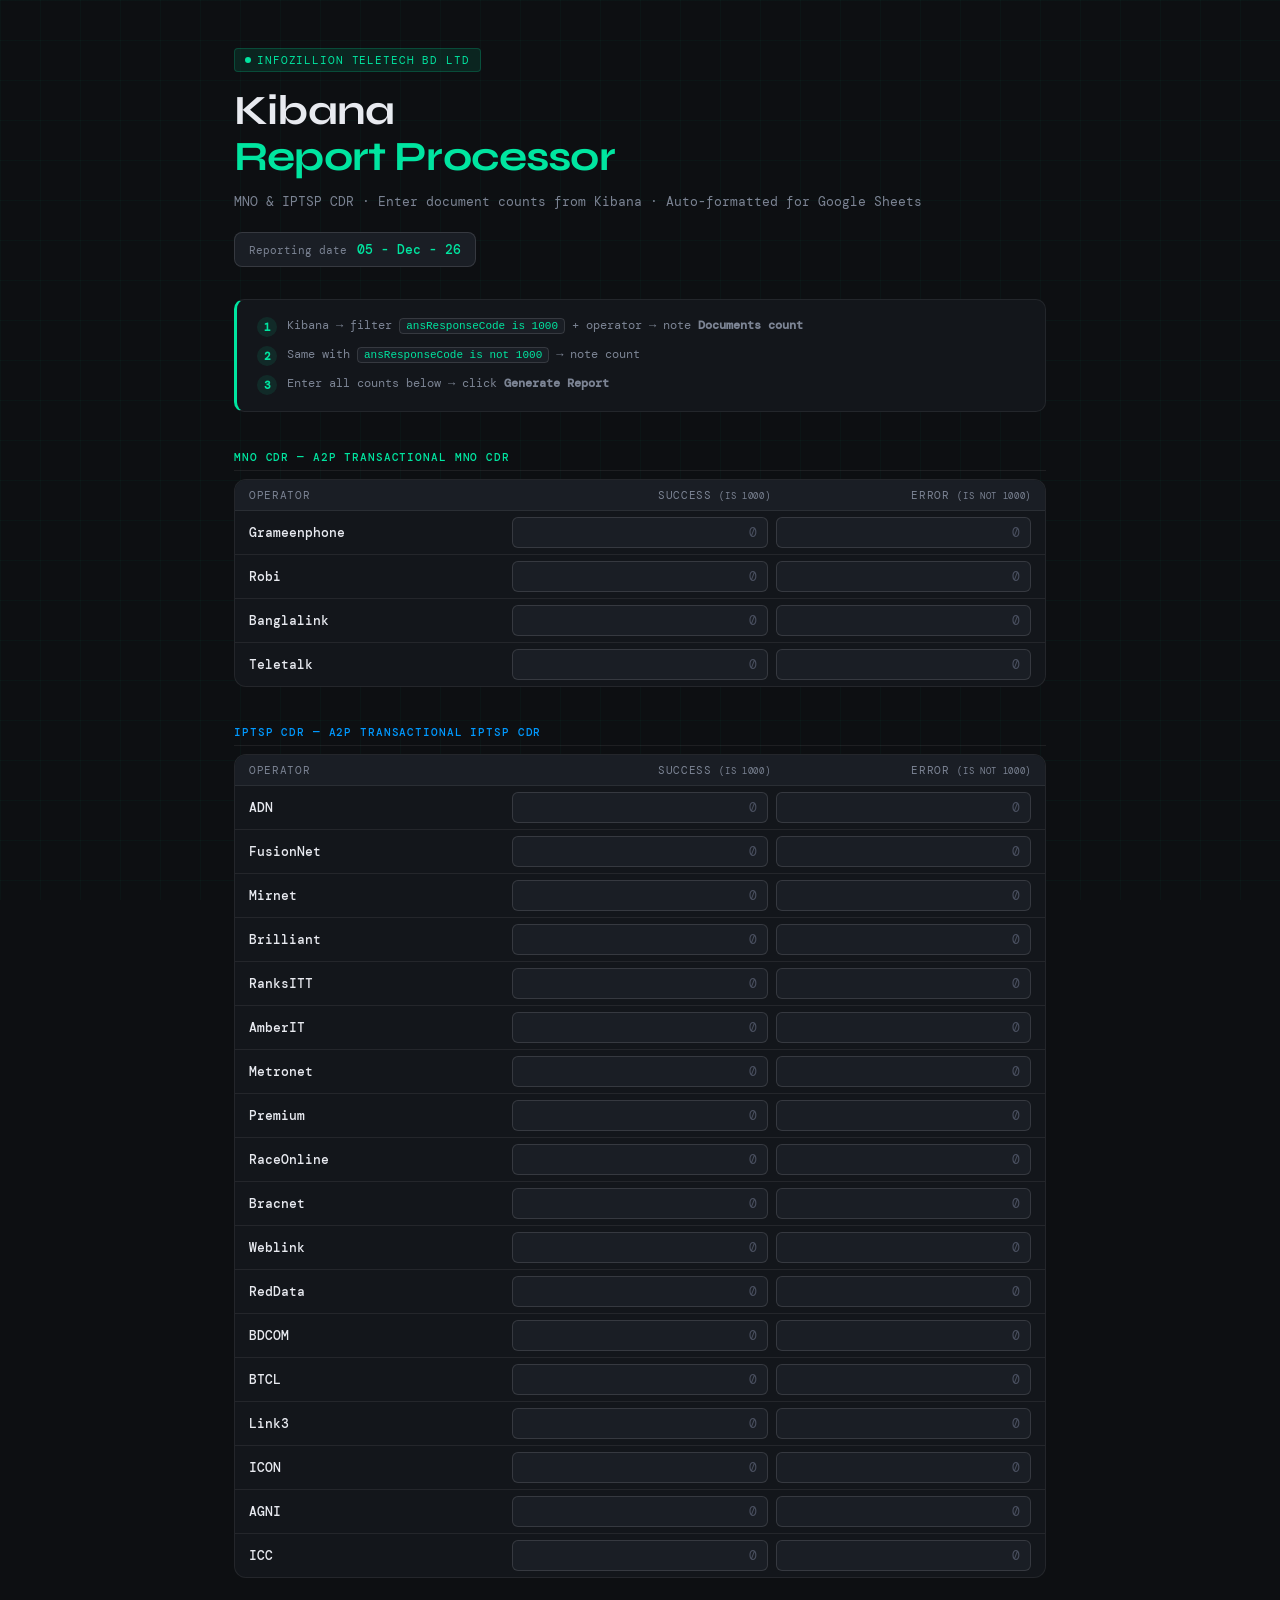
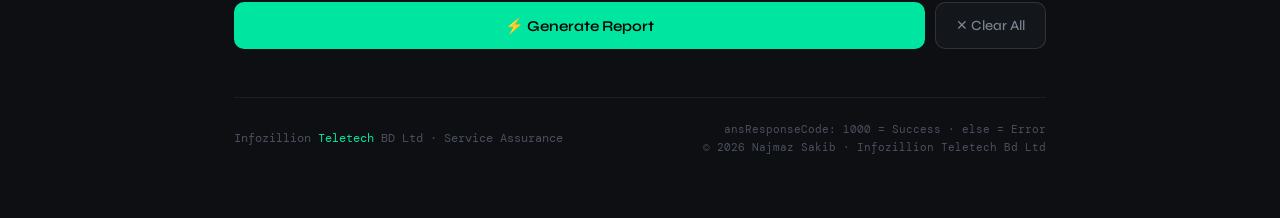
==== ans_traffic/index.html @ e0476e34 "Add files via upload" ====
<!DOCTYPE html>
<html lang="en">
<head>
  <meta charset="UTF-8" />
  <meta name="viewport" content="width=device-width, initial-scale=1.0" />
  <title>Kibana Report Processor — Infozillion Teletech</title>
  <link rel="preconnect" href="https://fonts.googleapis.com" />
  <link href="https://fonts.googleapis.com/css2?family=DM+Mono:wght@400;500&family=Syne:wght@400;500;600;700&display=swap" rel="stylesheet" />
  <link rel="stylesheet" href="style.css" />
</head>
<body>
<div class="app">

  <header>
    <div class="header-tag"><div class="dot"></div>INFOZILLION TELETECH BD LTD</div>
    <h1>Kibana<br/><span>Report Processor</span></h1>
    <p class="subtitle">MNO &amp; IPTSP CDR &middot; Enter document counts from Kibana &middot; Auto-formatted for Google Sheets</p>
    <div class="date-badge">
      <span class="label">Reporting date</span>
      <span class="value" id="date-display">&mdash;</span>
    </div>
  </header>

  <div class="instructions">
    <div class="inst-step"><span class="inst-num">1</span><span>Kibana → filter <code>ansResponseCode is 1000</code> + operator → note <strong>Documents count</strong></span></div>
    <div class="inst-step"><span class="inst-num">2</span><span>Same with <code>ansResponseCode is not 1000</code> → note count</span></div>
    <div class="inst-step"><span class="inst-num">3</span><span>Enter all counts below → click <strong>Generate Report</strong></span></div>
  </div>

  <!-- MNO Section -->
  <div class="section-label mno-label">MNO CDR — A2P Transactional MNO CDR</div>
  <div class="input-table">
    <div class="input-header">
      <span>Operator</span>
      <span>Success <small>(is 1000)</small></span>
      <span>Error <small>(is not 1000)</small></span>
    </div>
    <div class="input-row" data-op="GrameenPhone" data-type="MNO">
      <span class="op-name">Grameenphone</span>
      <input type="number" class="count-input success-input" placeholder="0" min="0" />
      <input type="number" class="count-input error-input" placeholder="0" min="0" />
    </div>
    <div class="input-row" data-op="Robi" data-type="MNO">
      <span class="op-name">Robi</span>
      <input type="number" class="count-input success-input" placeholder="0" min="0" />
      <input type="number" class="count-input error-input" placeholder="0" min="0" />
    </div>
    <div class="input-row" data-op="Banglalink" data-type="MNO">
      <span class="op-name">Banglalink</span>
      <input type="number" class="count-input success-input" placeholder="0" min="0" />
      <input type="number" class="count-input error-input" placeholder="0" min="0" />
    </div>
    <div class="input-row" data-op="Teletalk" data-type="MNO">
      <span class="op-name">Teletalk</span>
      <input type="number" class="count-input success-input" placeholder="0" min="0" />
      <input type="number" class="count-input error-input" placeholder="0" min="0" />
    </div>
  </div>

  <!-- IPTSP Section -->
  <div class="section-label iptsp-label">IPTSP CDR — A2P Transactional IPTSP CDR</div>
  <div class="input-table">
    <div class="input-header">
      <span>Operator</span>
      <span>Success <small>(is 1000)</small></span>
      <span>Error <small>(is not 1000)</small></span>
    </div>
    <div class="input-row" data-op="ADN" data-type="IPTSP">
      <span class="op-name">ADN</span>
      <input type="number" class="count-input success-input" placeholder="0" min="0" />
      <input type="number" class="count-input error-input" placeholder="0" min="0" />
    </div>
    <div class="input-row" data-op="FusionNet" data-type="IPTSP">
      <span class="op-name">FusionNet</span>
      <input type="number" class="count-input success-input" placeholder="0" min="0" />
      <input type="number" class="count-input error-input" placeholder="0" min="0" />
    </div>
    <div class="input-row" data-op="Mirnet" data-type="IPTSP">
      <span class="op-name">Mirnet</span>
      <input type="number" class="count-input success-input" placeholder="0" min="0" />
      <input type="number" class="count-input error-input" placeholder="0" min="0" />
    </div>
    <div class="input-row" data-op="Brilliant" data-type="IPTSP">
      <span class="op-name">Brilliant</span>
      <input type="number" class="count-input success-input" placeholder="0" min="0" />
      <input type="number" class="count-input error-input" placeholder="0" min="0" />
    </div>
    <div class="input-row" data-op="RanksITT" data-type="IPTSP">
      <span class="op-name">RanksITT</span>
      <input type="number" class="count-input success-input" placeholder="0" min="0" />
      <input type="number" class="count-input error-input" placeholder="0" min="0" />
    </div>
    <div class="input-row" data-op="AmberIT" data-type="IPTSP">
      <span class="op-name">AmberIT</span>
      <input type="number" class="count-input success-input" placeholder="0" min="0" />
      <input type="number" class="count-input error-input" placeholder="0" min="0" />
    </div>
    <div class="input-row" data-op="Metronet" data-type="IPTSP">
      <span class="op-name">Metronet</span>
      <input type="number" class="count-input success-input" placeholder="0" min="0" />
      <input type="number" class="count-input error-input" placeholder="0" min="0" />
    </div>
    <div class="input-row" data-op="Premium" data-type="IPTSP">
      <span class="op-name">Premium</span>
      <input type="number" class="count-input success-input" placeholder="0" min="0" />
      <input type="number" class="count-input error-input" placeholder="0" min="0" />
    </div>
    <div class="input-row" data-op="RaceOnline" data-type="IPTSP">
      <span class="op-name">RaceOnline</span>
      <input type="number" class="count-input success-input" placeholder="0" min="0" />
      <input type="number" class="count-input error-input" placeholder="0" min="0" />
    </div>
    <div class="input-row" data-op="Bracnet" data-type="IPTSP">
      <span class="op-name">Bracnet</span>
      <input type="number" class="count-input success-input" placeholder="0" min="0" />
      <input type="number" class="count-input error-input" placeholder="0" min="0" />
    </div>
    <div class="input-row" data-op="Weblink" data-type="IPTSP">
      <span class="op-name">Weblink</span>
      <input type="number" class="count-input success-input" placeholder="0" min="0" />
      <input type="number" class="count-input error-input" placeholder="0" min="0" />
    </div>
    <div class="input-row" data-op="RedData" data-type="IPTSP">
      <span class="op-name">RedData</span>
      <input type="number" class="count-input success-input" placeholder="0" min="0" />
      <input type="number" class="count-input error-input" placeholder="0" min="0" />
    </div>
    <div class="input-row" data-op="BDCOM" data-type="IPTSP">
      <span class="op-name">BDCOM</span>
      <input type="number" class="count-input success-input" placeholder="0" min="0" />
      <input type="number" class="count-input error-input" placeholder="0" min="0" />
    </div>
    <div class="input-row" data-op="BTCL" data-type="IPTSP">
      <span class="op-name">BTCL</span>
      <input type="number" class="count-input success-input" placeholder="0" min="0" />
      <input type="number" class="count-input error-input" placeholder="0" min="0" />
    </div>
    <div class="input-row" data-op="Link3" data-type="IPTSP">
      <span class="op-name">Link3</span>
      <input type="number" class="count-input success-input" placeholder="0" min="0" />
      <input type="number" class="count-input error-input" placeholder="0" min="0" />
    </div>
    <div class="input-row" data-op="ICON" data-type="IPTSP">
      <span class="op-name">ICON</span>
      <input type="number" class="count-input success-input" placeholder="0" min="0" />
      <input type="number" class="count-input error-input" placeholder="0" min="0" />
    </div>
    <div class="input-row" data-op="AGNI" data-type="IPTSP">
      <span class="op-name">AGNI</span>
      <input type="number" class="count-input success-input" placeholder="0" min="0" />
      <input type="number" class="count-input error-input" placeholder="0" min="0" />
    </div>
    <div class="input-row" data-op="ICC" data-type="IPTSP">
      <span class="op-name">ICC</span>
      <input type="number" class="count-input success-input" placeholder="0" min="0" />
      <input type="number" class="count-input error-input" placeholder="0" min="0" />
    </div>
  </div>

  <div class="process-wrap">
    <button class="process-btn" onclick="generateReport()">⚡ Generate Report</button>
    <button class="clear-btn" onclick="clearAll()">✕ Clear All</button>
  </div>

  <!-- Results -->
  <div class="results-section" id="results-section">
    <div class="results-header">
      <span class="results-title">Report Output</span>
      <span class="results-meta" id="results-meta"></span>
    </div>
    <div class="stats-row">
      <div class="stat-card">
        <div class="stat-label">Total Success</div>
        <div class="stat-value success" id="stat-success">0</div>
      </div>
      <div class="stat-card">
        <div class="stat-label">Total Error</div>
        <div class="stat-value error" id="stat-error">0</div>
      </div>
      <div class="stat-card">
        <div class="stat-label">Grand Total</div>
        <div class="stat-value total" id="stat-total">0</div>
      </div>
    </div>
    <div class="table-wrap">
      <div class="table-scroll">
        <table>
          <thead>
            <tr>
              <th>Date</th>
              <th>ANS / Operator</th>
              <th class="num">Error</th>
              <th class="num">Success</th>
              <th class="num">Total</th>
            </tr>
          </thead>
          <tbody id="result-tbody"></tbody>
        </table>
      </div>
    </div>
    <div class="action-row">
      <button class="btn-action primary" onclick="copyForSheets()">📋 Copy for Google Sheets</button>
      <button class="btn-action" onclick="downloadCSV()">⬇ Download as CSV</button>
    </div>
  </div>

  <footer>
    <div class="footer-brand">Infozillion <span>Teletech</span> BD Ltd &middot; Service Assurance</div>
    <div class="footer-right">
      <div class="footer-info">ansResponseCode: 1000 = Success &middot; else = Error</div>
      <div class="footer-copy">&copy; 2026 Najmaz Sakib &middot; Infozillion Teletech Bd Ltd</div>
    </div>
  </footer>

</div>
<div class="toast" id="toast"></div>
<script src="app.js"></script>
</body>
</html>
---- ans_traffic/style.css ----
/* ── Variables ── */
:root {
  --bg:          #0d0f12;
  --surface:     #13161b;
  --surface2:    #1a1e25;
  --border:      rgba(255,255,255,0.07);
  --border2:     rgba(255,255,255,0.12);
  --accent:      #00e5a0;
  --accent2:     #0099ff;
  --accent-dim:  rgba(0,229,160,0.1);
  --accent2-dim: rgba(0,153,255,0.1);
  --err:         #ff4d6a;
  --err-dim:     rgba(255,77,106,0.1);
  --text:        #e8eaf0;
  --text2:       #7c8494;
  --text3:       #4a5060;
  --mono:        'DM Mono', monospace;
  --sans:        'Syne', sans-serif;
}

*, *::before, *::after { box-sizing: border-box; margin: 0; padding: 0; }

body {
  background: var(--bg);
  color: var(--text);
  font-family: var(--sans);
  min-height: 100vh;
  overflow-x: hidden;
}

body::before {
  content: '';
  position: fixed;
  inset: 0;
  background-image:
    linear-gradient(rgba(0,229,160,0.03) 1px, transparent 1px),
    linear-gradient(90deg, rgba(0,229,160,0.03) 1px, transparent 1px);
  background-size: 40px 40px;
  pointer-events: none;
  z-index: 0;
}

.app {
  position: relative;
  z-index: 1;
  max-width: 860px;
  margin: 0 auto;
  padding: 2rem 1.5rem 4rem;
}

/* ── Header ── */
header { margin-bottom: 2rem; padding-top: 1rem; }

.header-tag {
  display: inline-flex;
  align-items: center;
  gap: 6px;
  font-family: var(--mono);
  font-size: 11px;
  color: var(--accent);
  background: var(--accent-dim);
  border: 1px solid rgba(0,229,160,0.2);
  border-radius: 4px;
  padding: 4px 10px;
  margin-bottom: 1rem;
  letter-spacing: 0.08em;
}

.dot {
  width: 6px; height: 6px;
  border-radius: 50%;
  background: var(--accent);
  animation: pulse 2s ease-in-out infinite;
}

@keyframes pulse {
  0%, 100% { opacity: 1; }
  50%       { opacity: 0.3; }
}

h1 {
  font-size: clamp(1.8rem, 4vw, 2.6rem);
  font-weight: 700;
  line-height: 1.1;
  letter-spacing: -0.02em;
  margin-bottom: 0.75rem;
}
h1 span { color: var(--accent); }

.subtitle {
  font-family: var(--mono);
  font-size: 13px;
  color: var(--text2);
  line-height: 1.6;
}

.date-badge {
  display: inline-flex;
  align-items: center;
  gap: 10px;
  margin-top: 1.25rem;
  background: var(--surface2);
  border: 1px solid var(--border2);
  border-radius: 8px;
  padding: 8px 14px;
  font-family: var(--mono);
  font-size: 13px;
}
.date-badge .label { color: var(--text2); font-size: 11px; }
.date-badge .value { color: var(--accent); font-weight: 500; }

/* ── Instructions ── */
.instructions {
  background: var(--surface);
  border: 1px solid var(--border);
  border-left: 3px solid var(--accent);
  border-radius: 10px;
  padding: 1rem 1.25rem;
  margin-bottom: 2rem;
  display: flex;
  flex-direction: column;
  gap: 8px;
}

.inst-step {
  display: flex;
  align-items: flex-start;
  gap: 10px;
  font-family: var(--mono);
  font-size: 12px;
  color: var(--text2);
  line-height: 1.5;
}

.inst-num {
  background: var(--accent-dim);
  color: var(--accent);
  border-radius: 50%;
  width: 20px;
  height: 20px;
  display: flex;
  align-items: center;
  justify-content: center;
  font-size: 11px;
  font-weight: 600;
  flex-shrink: 0;
  margin-top: 1px;
}

.instructions code {
  background: var(--surface2);
  border: 1px solid var(--border2);
  border-radius: 4px;
  padding: 1px 6px;
  font-size: 11px;
  color: var(--accent);
}

/* ── Section label ── */
.section-label {
  font-family: var(--mono);
  font-size: 11px;
  font-weight: 500;
  letter-spacing: 0.08em;
  text-transform: uppercase;
  padding: 6px 0;
  margin-bottom: 8px;
  border-bottom: 1px solid var(--border);
}
.mno-label   { color: var(--accent); margin-top: 0; }
.iptsp-label { color: var(--accent2); margin-top: 2rem; }

/* ── Input table ── */
.input-table {
  background: var(--surface);
  border: 1px solid var(--border);
  border-radius: 12px;
  overflow: hidden;
  margin-bottom: 0.5rem;
}

.input-header {
  display: grid;
  grid-template-columns: 1fr 1fr 1fr;
  padding: 8px 14px;
  background: var(--surface2);
  border-bottom: 1px solid var(--border);
  font-family: var(--mono);
  font-size: 11px;
  color: var(--text2);
  text-transform: uppercase;
  letter-spacing: 0.06em;
}

.input-header span:not(:first-child) { text-align: right; }

.input-row {
  display: grid;
  grid-template-columns: 1fr 1fr 1fr;
  align-items: center;
  padding: 6px 14px;
  border-bottom: 1px solid var(--border);
  transition: background 0.1s;
  gap: 8px;
}
.input-row:last-child { border-bottom: none; }
.input-row:hover { background: var(--surface2); }

.op-name {
  font-family: var(--mono);
  font-size: 13px;
  font-weight: 500;
  color: var(--text);
}

.count-input {
  background: var(--surface2);
  border: 1px solid var(--border2);
  border-radius: 6px;
  padding: 6px 10px;
  font-family: var(--mono);
  font-size: 13px;
  color: var(--text);
  text-align: right;
  width: 100%;
  transition: border-color 0.2s;
  -moz-appearance: textfield;
}
.count-input::-webkit-outer-spin-button,
.count-input::-webkit-inner-spin-button { -webkit-appearance: none; }
.count-input:focus {
  outline: none;
  border-color: var(--accent);
}
.success-input:focus { border-color: var(--accent); }
.error-input:focus   { border-color: var(--err); }

.count-input::placeholder { color: var(--text3); }

/* ── Buttons ── */
.process-wrap {
  display: flex;
  gap: 10px;
  margin: 1.5rem 0 2rem;
}

.process-btn {
  flex: 1;
  padding: 14px 24px;
  background: var(--accent);
  color: #000;
  border: none;
  border-radius: 10px;
  font-family: var(--sans);
  font-size: 15px;
  font-weight: 600;
  cursor: pointer;
  transition: all 0.2s;
}
.process-btn:hover { background: #00ffb3; transform: translateY(-1px); }
.process-btn:active { transform: translateY(0); }

.clear-btn {
  padding: 14px 20px;
  background: var(--surface);
  border: 1px solid var(--border2);
  border-radius: 10px;
  color: var(--text2);
  font-family: var(--sans);
  font-size: 14px;
  font-weight: 500;
  cursor: pointer;
  transition: all 0.2s;
}
.clear-btn:hover { background: var(--surface2); color: var(--text); }

/* ── Results ── */
.results-section         { display: none; }
.results-section.visible { display: block; }

.results-header {
  display: flex;
  align-items: center;
  justify-content: space-between;
  margin-bottom: 1rem;
  flex-wrap: wrap;
  gap: 10px;
}
.results-title {
  font-family: var(--mono);
  font-size: 11px;
  font-weight: 500;
  color: var(--text2);
  text-transform: uppercase;
  letter-spacing: 0.08em;
}
.results-meta { font-family: var(--mono); font-size: 12px; color: var(--text3); }

.stats-row {
  display: grid;
  grid-template-columns: repeat(3, 1fr);
  gap: 10px;
  margin-bottom: 1.5rem;
}
.stat-card {
  background: var(--surface);
  border: 1px solid var(--border);
  border-radius: 10px;
  padding: 1rem;
}
.stat-label {
  font-family: var(--mono);
  font-size: 11px;
  color: var(--text2);
  margin-bottom: 4px;
  text-transform: uppercase;
  letter-spacing: 0.06em;
}
.stat-value { font-family: var(--mono); font-size: 22px; font-weight: 500; }
.stat-value.success { color: var(--accent); }
.stat-value.error   { color: var(--err); }
.stat-value.total   { color: var(--text); }

.table-wrap {
  background: var(--surface);
  border: 1px solid var(--border);
  border-radius: 12px;
  overflow: hidden;
  margin-bottom: 1rem;
}
.table-scroll { overflow-x: auto; }

table { width: 100%; border-collapse: collapse; font-size: 13px; }

thead tr { background: var(--surface2); border-bottom: 1px solid var(--border); }
thead th {
  padding: 10px 14px;
  text-align: left;
  font-family: var(--mono);
  font-size: 11px;
  font-weight: 500;
  color: var(--text2);
  text-transform: uppercase;
  letter-spacing: 0.06em;
  white-space: nowrap;
}
thead th.num { text-align: right; }

tbody tr { border-bottom: 1px solid var(--border); transition: background 0.1s; }
tbody tr:last-child { border-bottom: none; }
tbody tr:hover      { background: var(--surface2); }

tbody td {
  padding: 10px 14px;
  font-family: var(--mono);
  font-size: 13px;
  white-space: nowrap;
}

.td-date    { color: var(--text2); font-size: 12px; }
.td-ans     { color: var(--text); font-weight: 500; }
.td-num     { text-align: right; }
.td-error   { color: var(--err); }
.td-success { color: var(--accent); }
.td-total   { color: var(--text); }

.td-badge {
  font-size: 10px;
  padding: 2px 6px;
  border-radius: 4px;
  font-weight: 600;
  letter-spacing: 0.05em;
  margin-left: 6px;
  vertical-align: middle;
}
.td-badge.mno   { background: var(--accent-dim);  color: var(--accent); }
.td-badge.iptsp { background: var(--accent2-dim); color: var(--accent2); }

.divider-row td {
  padding: 5px 14px;
  background: var(--surface2);
  font-size: 10px;
  color: var(--text3);
  font-family: var(--mono);
  letter-spacing: 0.06em;
  text-transform: uppercase;
  border-top: 1px solid var(--border);
  border-bottom: 1px solid var(--border);
}

.action-row { display: flex; gap: 10px; flex-wrap: wrap; }
.btn-action {
  flex: 1;
  min-width: 160px;
  padding: 12px 20px;
  background: var(--surface);
  border: 1px solid var(--border2);
  border-radius: 10px;
  color: var(--text);
  font-family: var(--sans);
  font-size: 14px;
  font-weight: 500;
  cursor: pointer;
  transition: all 0.2s;
}
.btn-action:hover { background: var(--surface2); border-color: rgba(255,255,255,0.2); }
.btn-action.primary { background: var(--accent-dim); border-color: rgba(0,229,160,0.3); color: var(--accent); }
.btn-action.primary:hover { background: rgba(0,229,160,0.15); }

/* ── Toast ── */
.toast {
  position: fixed;
  bottom: 2rem;
  left: 50%;
  transform: translateX(-50%) translateY(20px);
  background: var(--surface2);
  border: 1px solid rgba(0,229,160,0.3);
  color: var(--accent);
  font-family: var(--mono);
  font-size: 13px;
  padding: 10px 20px;
  border-radius: 8px;
  opacity: 0;
  transition: all 0.3s;
  pointer-events: none;
  z-index: 100;
  white-space: nowrap;
}
.toast.show { opacity: 1; transform: translateX(-50%) translateY(0); }

/* ── Footer ── */
footer {
  margin-top: 3rem;
  padding-top: 1.5rem;
  border-top: 1px solid var(--border);
  display: flex;
  align-items: center;
  justify-content: space-between;
  flex-wrap: wrap;
  gap: 10px;
}
.footer-brand { font-family: var(--mono); font-size: 12px; color: var(--text3); }
.footer-brand span { color: var(--accent); }
.footer-right { display: flex; flex-direction: column; align-items: flex-end; gap: 4px; }
.footer-info  { font-family: var(--mono); font-size: 11px; color: var(--text3); }
.footer-copy  { font-family: var(--mono); font-size: 11px; color: var(--text3); }
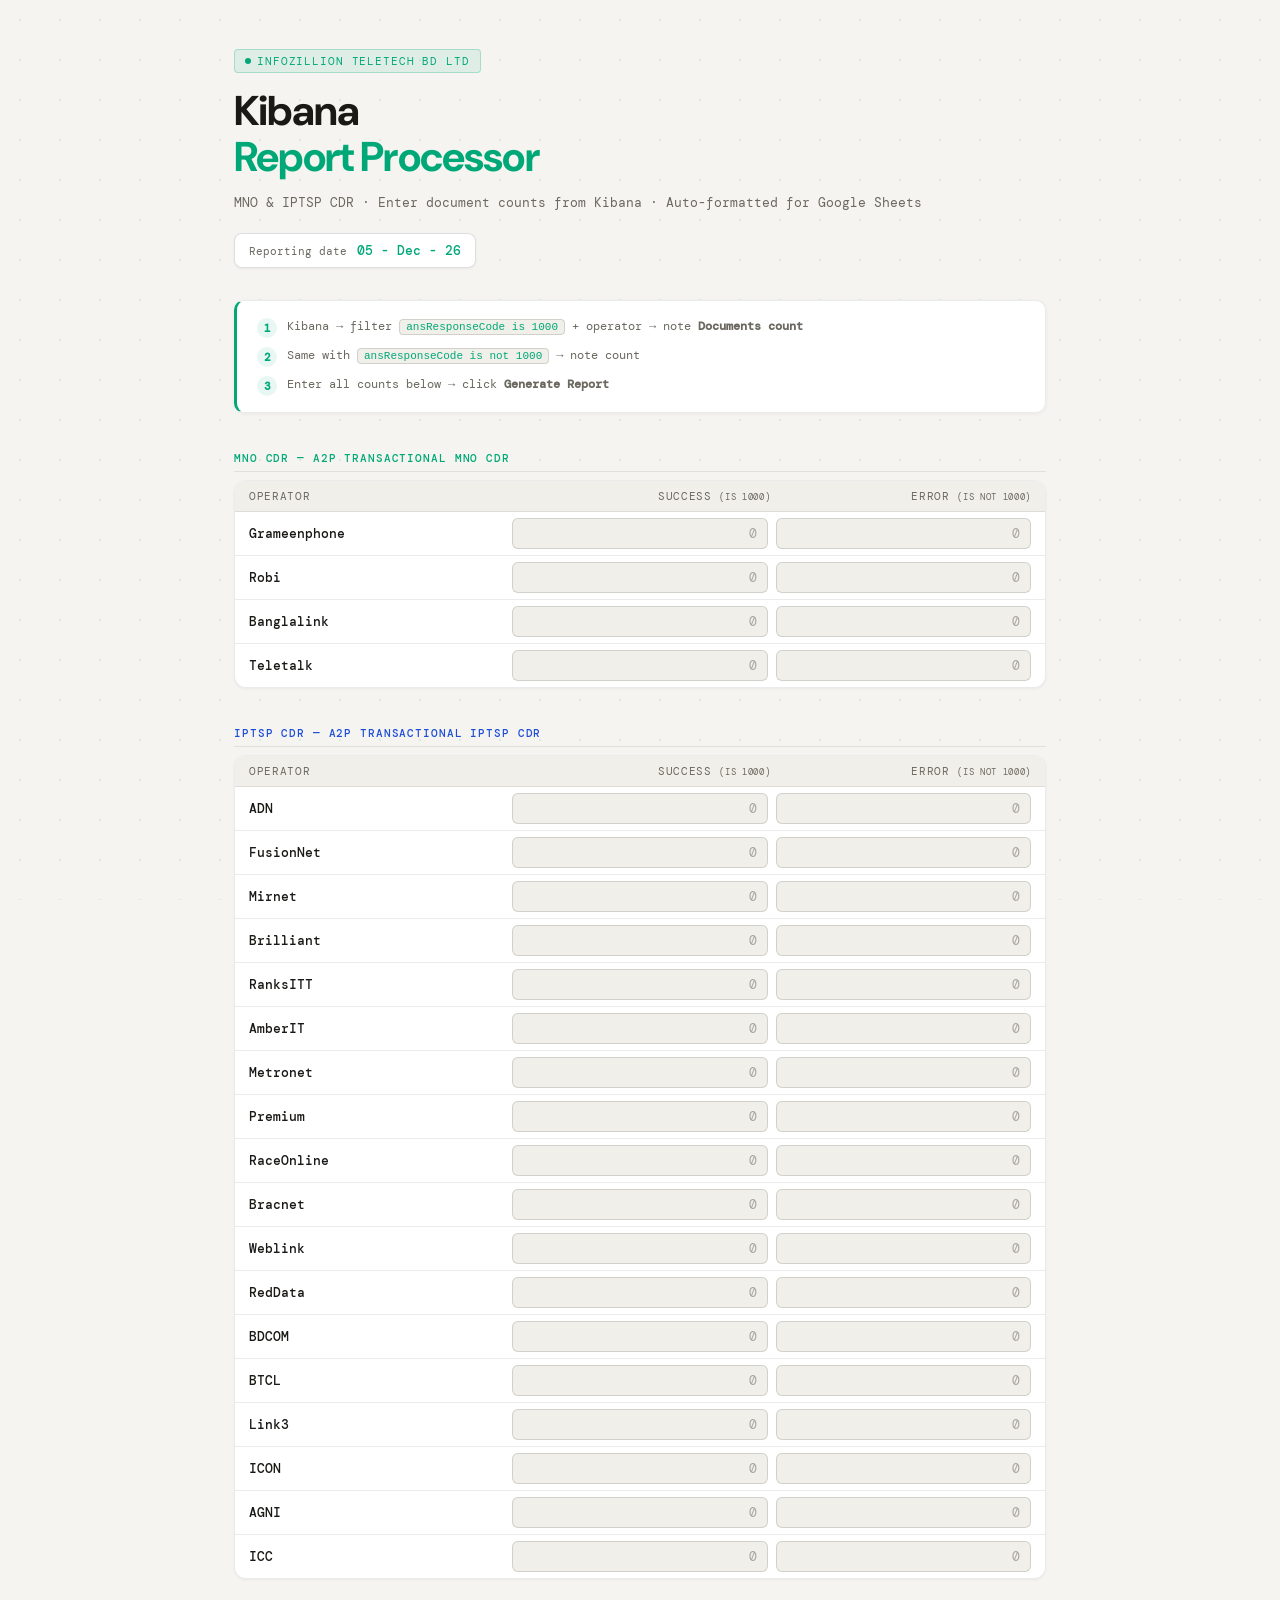
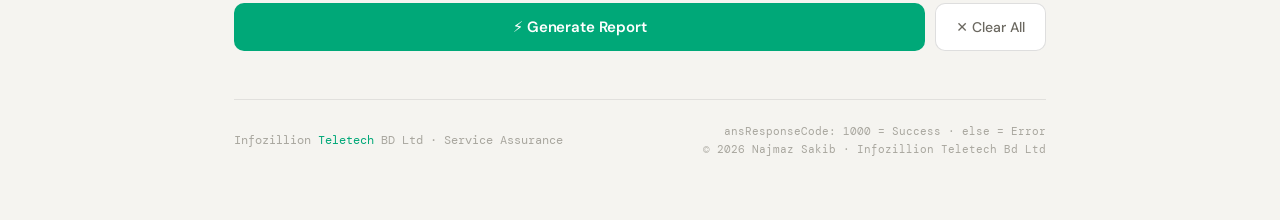
==== commit 6443f758: "Add files via upload" ====
--- a/ans_traffic/index.html
+++ b/ans_traffic/index.html
@@ -5,7 +5,7 @@
   <meta name="viewport" content="width=device-width, initial-scale=1.0" />
   <title>Kibana Report Processor — Infozillion Teletech</title>
   <link rel="preconnect" href="https://fonts.googleapis.com" />
-  <link href="https://fonts.googleapis.com/css2?family=DM+Mono:wght@400;500&family=Syne:wght@400;500;600;700&display=swap" rel="stylesheet" />
+  <link href="https://fonts.googleapis.com/css2?family=DM+Mono:wght@400;500&family=DM+Sans:opsz,wght@9..40,300;9..40,400;9..40,500;9..40,600&display=swap" rel="stylesheet" />
   <link rel="stylesheet" href="style.css" />
 </head>
 <body>
--- a/ans_traffic/style.css
+++ b/ans_traffic/style.css
@@ -1,21 +1,21 @@
-/* ── Variables ── */
+/* ── Variables — Light Mode ── */
 :root {
-  --bg:          #0d0f12;
-  --surface:     #13161b;
-  --surface2:    #1a1e25;
-  --border:      rgba(255,255,255,0.07);
-  --border2:     rgba(255,255,255,0.12);
-  --accent:      #00e5a0;
-  --accent2:     #0099ff;
-  --accent-dim:  rgba(0,229,160,0.1);
-  --accent2-dim: rgba(0,153,255,0.1);
-  --err:         #ff4d6a;
-  --err-dim:     rgba(255,77,106,0.1);
-  --text:        #e8eaf0;
-  --text2:       #7c8494;
-  --text3:       #4a5060;
+  --bg:          #F5F4F0;
+  --surface:     #FFFFFF;
+  --surface2:    #F0EFE9;
+  --border:      rgba(0,0,0,0.08);
+  --border2:     rgba(0,0,0,0.13);
+  --accent:      #00A878;
+  --accent2:     #1D4ED8;
+  --accent-dim:  rgba(0,168,120,0.09);
+  --accent2-dim: rgba(29,78,216,0.09);
+  --err:         #DC2626;
+  --err-dim:     rgba(220,38,38,0.08);
+  --text:        #1A1916;
+  --text2:       #6B6860;
+  --text3:       #A8A69E;
   --mono:        'DM Mono', monospace;
-  --sans:        'Syne', sans-serif;
+  --sans:        'DM Sans', system-ui, sans-serif;
 }
 
 *, *::before, *::after { box-sizing: border-box; margin: 0; padding: 0; }
@@ -26,15 +26,16 @@
   font-family: var(--sans);
   min-height: 100vh;
   overflow-x: hidden;
-}
-
+  -webkit-font-smoothing: antialiased;
+}
+
+/* subtle dot grid — light version */
 body::before {
   content: '';
   position: fixed;
   inset: 0;
   background-image:
-    linear-gradient(rgba(0,229,160,0.03) 1px, transparent 1px),
-    linear-gradient(90deg, rgba(0,229,160,0.03) 1px, transparent 1px);
+    radial-gradient(circle, rgba(0,168,120,0.12) 1px, transparent 1px);
   background-size: 40px 40px;
   pointer-events: none;
   z-index: 0;
@@ -59,7 +60,7 @@
   font-size: 11px;
   color: var(--accent);
   background: var(--accent-dim);
-  border: 1px solid rgba(0,229,160,0.2);
+  border: 1px solid rgba(0,168,120,0.25);
   border-radius: 4px;
   padding: 4px 10px;
   margin-bottom: 1rem;
@@ -75,7 +76,7 @@
 
 @keyframes pulse {
   0%, 100% { opacity: 1; }
-  50%       { opacity: 0.3; }
+  50%       { opacity: 0.35; }
 }
 
 h1 {
@@ -84,6 +85,7 @@
   line-height: 1.1;
   letter-spacing: -0.02em;
   margin-bottom: 0.75rem;
+  color: var(--text);
 }
 h1 span { color: var(--accent); }
 
@@ -99,12 +101,13 @@
   align-items: center;
   gap: 10px;
   margin-top: 1.25rem;
-  background: var(--surface2);
+  background: var(--surface);
   border: 1px solid var(--border2);
   border-radius: 8px;
   padding: 8px 14px;
   font-family: var(--mono);
   font-size: 13px;
+  box-shadow: 0 1px 3px rgba(0,0,0,0.05);
 }
 .date-badge .label { color: var(--text2); font-size: 11px; }
 .date-badge .value { color: var(--accent); font-weight: 500; }
@@ -120,6 +123,7 @@
   display: flex;
   flex-direction: column;
   gap: 8px;
+  box-shadow: 0 1px 4px rgba(0,0,0,0.05);
 }
 
 .inst-step {
@@ -177,6 +181,7 @@
   border-radius: 12px;
   overflow: hidden;
   margin-bottom: 0.5rem;
+  box-shadow: 0 1px 3px rgba(0,0,0,0.05);
 }
 
 .input-header {
@@ -231,6 +236,7 @@
 .count-input:focus {
   outline: none;
   border-color: var(--accent);
+  box-shadow: 0 0 0 3px rgba(0,168,120,0.1);
 }
 .success-input:focus { border-color: var(--accent); }
 .error-input:focus   { border-color: var(--err); }
@@ -248,7 +254,7 @@
   flex: 1;
   padding: 14px 24px;
   background: var(--accent);
-  color: #000;
+  color: #fff;
   border: none;
   border-radius: 10px;
   font-family: var(--sans);
@@ -256,8 +262,9 @@
   font-weight: 600;
   cursor: pointer;
   transition: all 0.2s;
-}
-.process-btn:hover { background: #00ffb3; transform: translateY(-1px); }
+  letter-spacing: -0.01em;
+}
+.process-btn:hover { background: #009A6E; transform: translateY(-1px); box-shadow: 0 4px 12px rgba(0,168,120,0.25); }
 .process-btn:active { transform: translateY(0); }
 
 .clear-btn {
@@ -307,6 +314,7 @@
   border: 1px solid var(--border);
   border-radius: 10px;
   padding: 1rem;
+  box-shadow: 0 1px 3px rgba(0,0,0,0.05);
 }
 .stat-label {
   font-family: var(--mono);
@@ -327,6 +335,7 @@
   border-radius: 12px;
   overflow: hidden;
   margin-bottom: 1rem;
+  box-shadow: 0 1px 4px rgba(0,0,0,0.05);
 }
 .table-scroll { overflow-x: auto; }
 
@@ -403,9 +412,9 @@
   cursor: pointer;
   transition: all 0.2s;
 }
-.btn-action:hover { background: var(--surface2); border-color: rgba(255,255,255,0.2); }
-.btn-action.primary { background: var(--accent-dim); border-color: rgba(0,229,160,0.3); color: var(--accent); }
-.btn-action.primary:hover { background: rgba(0,229,160,0.15); }
+.btn-action:hover { background: var(--surface2); border-color: rgba(0,0,0,0.18); }
+.btn-action.primary { background: var(--accent-dim); border-color: rgba(0,168,120,0.3); color: var(--accent); }
+.btn-action.primary:hover { background: rgba(0,168,120,0.15); }
 
 /* ── Toast ── */
 .toast {
@@ -413,9 +422,9 @@
   bottom: 2rem;
   left: 50%;
   transform: translateX(-50%) translateY(20px);
-  background: var(--surface2);
-  border: 1px solid rgba(0,229,160,0.3);
-  color: var(--accent);
+  background: var(--text);
+  border: 1px solid rgba(0,168,120,0.3);
+  color: #fff;
   font-family: var(--mono);
   font-size: 13px;
   padding: 10px 20px;
@@ -425,6 +434,7 @@
   pointer-events: none;
   z-index: 100;
   white-space: nowrap;
+  box-shadow: 0 4px 16px rgba(0,0,0,0.15);
 }
 .toast.show { opacity: 1; transform: translateX(-50%) translateY(0); }
 
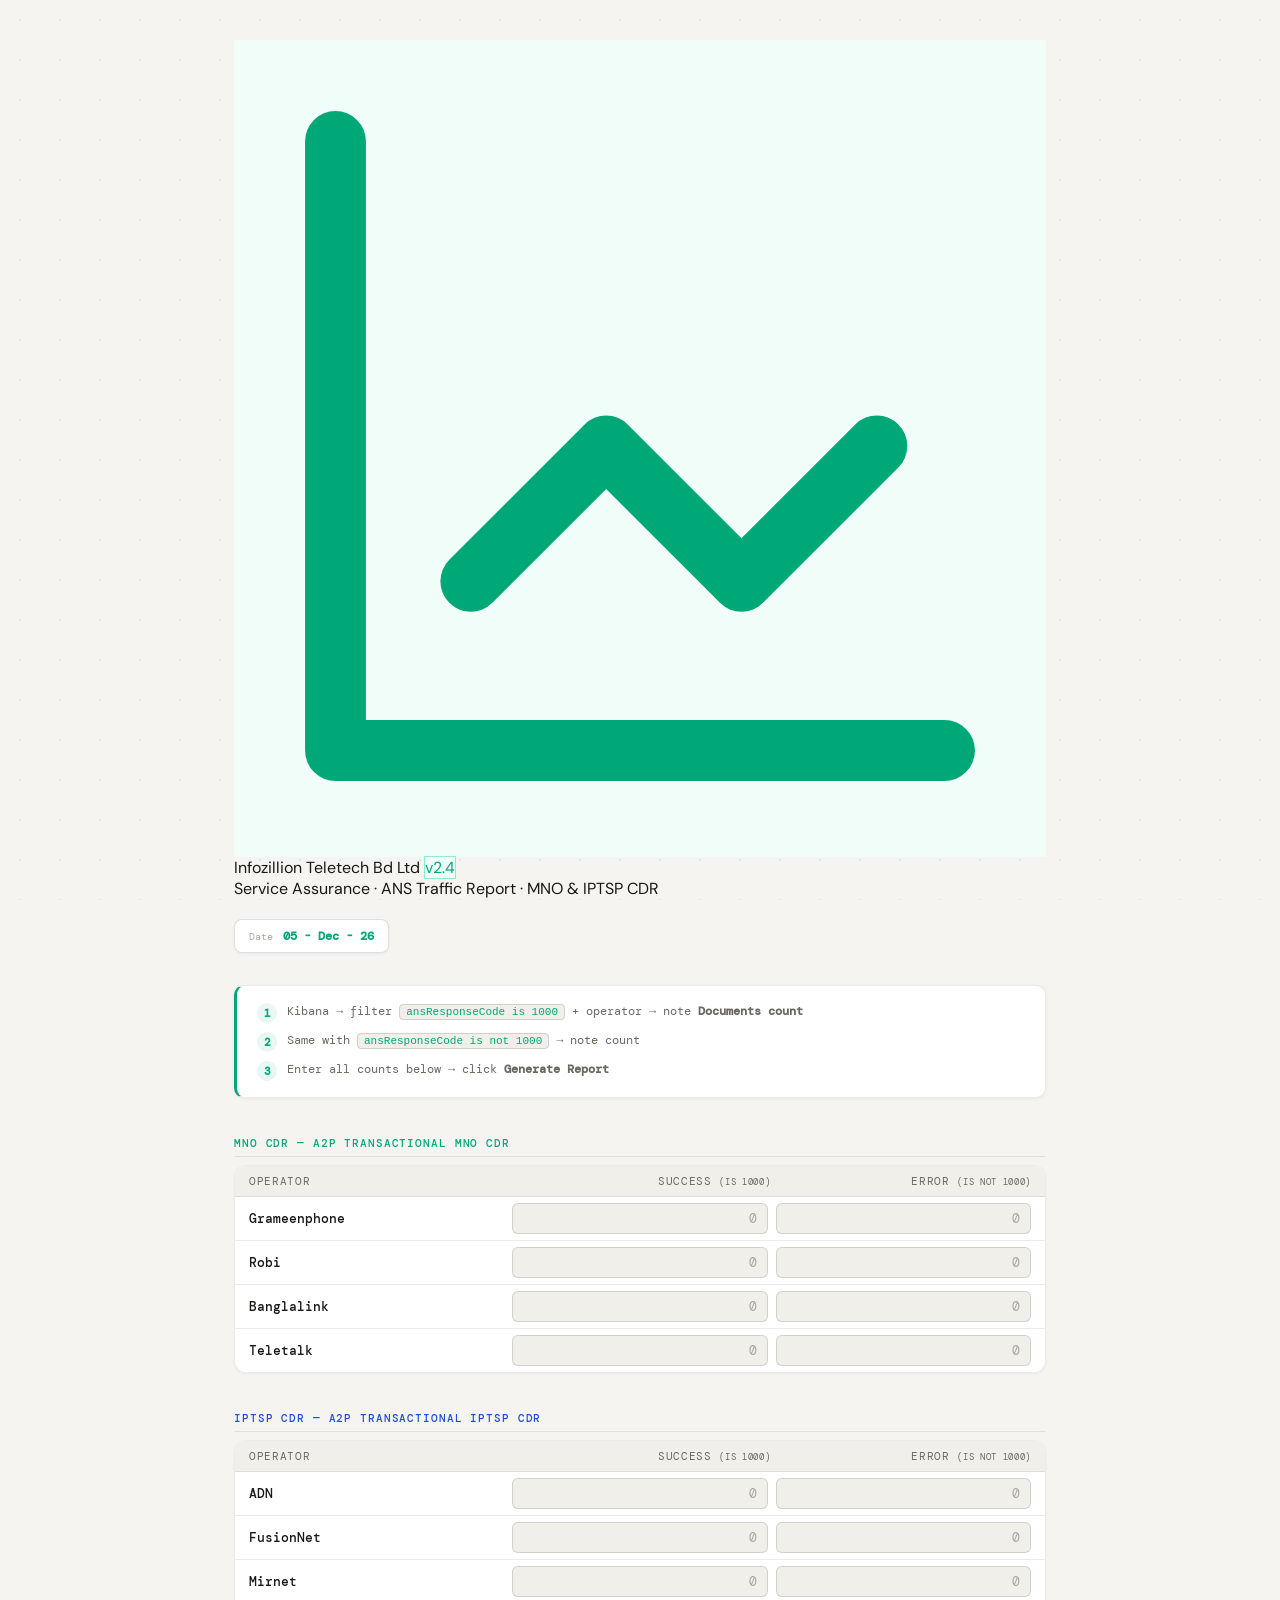
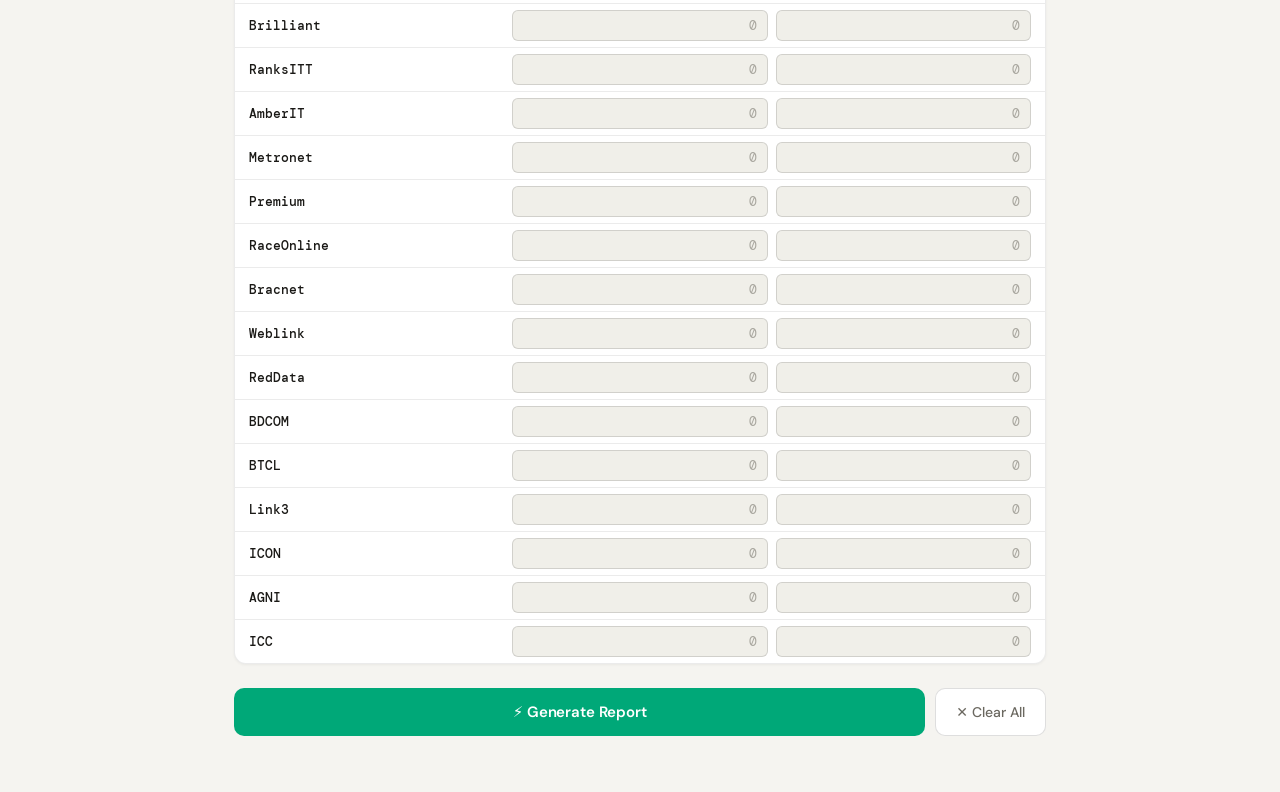
==== commit 225d601b: "Add files via upload" ====
--- a/ans_traffic/index.html
+++ b/ans_traffic/index.html
@@ -7,19 +7,49 @@
   <link rel="preconnect" href="https://fonts.googleapis.com" />
   <link href="https://fonts.googleapis.com/css2?family=DM+Mono:wght@400;500&family=DM+Sans:opsz,wght@9..40,300;9..40,400;9..40,500;9..40,600&display=swap" rel="stylesheet" />
   <link rel="stylesheet" href="style.css" />
+
+<!-- OpsHub integration: hide header instantly when loaded inside hub -->
+<script>
+(function(){
+  if(window.location.search.includes('hub=1')||window.self!==window.top){
+    document.documentElement.classList.add('in-hub');
+  }
+})();
+</script>
+<style>
+.in-hub .unified-header,
+.in-hub .site-header,
+.in-hub .app-header,
+.in-hub .app-bar,
+.in-hub .page-header{
+  display:none!important;
+  height:0!important;
+  overflow:hidden!important;
+  margin:0!important;
+  padding:0!important;
+}
+.in-hub .tab-nav{ top:0!important; }
+.in-hub{ --topbar:0px!important; }
+</style>
 </head>
 <body>
 <div class="app">
 
-  <header>
-    <div class="header-tag"><div class="dot"></div>INFOZILLION TELETECH BD LTD</div>
-    <h1>Kibana<br/><span>Report Processor</span></h1>
-    <p class="subtitle">MNO &amp; IPTSP CDR &middot; Enter document counts from Kibana &middot; Auto-formatted for Google Sheets</p>
-    <div class="date-badge">
-      <span class="label">Reporting date</span>
-      <span class="value" id="date-display">&mdash;</span>
-    </div>
-  </header>
+  <header class="unified-header">
+  <div class="uh-icon" style="background:#F0FDF9;border-color:#86EFCD;color:#00A878">
+    <svg viewBox="0 0 24 24" fill="none" stroke="currentColor" stroke-width="1.8" stroke-linecap="round" stroke-linejoin="round"><path d="M3 3v18h18"/><path d="m7 16 4-4 4 4 4-4"/></svg>
+  </div>
+  <div class="uh-info">
+    <div class="uh-title">Infozillion Teletech Bd Ltd <span class="uh-badge" style="background:#F0FDF9;border:1px solid #86EFCD;color:#00A878">v2.4</span></div>
+    <div class="uh-sub">Service Assurance · ANS Traffic Report · MNO &amp; IPTSP CDR</div>
+  </div>
+  <div class="uh-actions">
+    <div class="date-badge" style="font-size:12px">
+      <span style="color:#A8A69E;font-family:'DM Mono',monospace;font-size:10px">Date</span>
+      <span style="color:#00A878;font-weight:600;font-family:'DM Mono',monospace" id="date-display">&mdash;</span>
+    </div>
+  </div>
+</header>
 
   <div class="instructions">
     <div class="inst-step"><span class="inst-num">1</span><span>Kibana → filter <code>ansResponseCode is 1000</code> + operator → note <strong>Documents count</strong></span></div>
@@ -204,16 +234,25 @@
     </div>
   </div>
 
-  <footer>
-    <div class="footer-brand">Infozillion <span>Teletech</span> BD Ltd &middot; Service Assurance</div>
-    <div class="footer-right">
-      <div class="footer-info">ansResponseCode: 1000 = Success &middot; else = Error</div>
-      <div class="footer-copy">&copy; 2026 Najmaz Sakib &middot; Infozillion Teletech Bd Ltd</div>
-    </div>
-  </footer>
 
 </div>
 <div class="toast" id="toast"></div>
 <script src="app.js"></script>
+<script>
+window.addEventListener("message", function(e) {
+  if (e.data === "hide-header") {
+    // Reset from hub
+    if (e.data && e.data.type === 'reset-tool') {
+      if (typeof clearAll === 'function') clearAll();
+      // Also hide results section if visible
+      var rs = document.querySelector('.results-section');
+      if (rs) rs.classList.remove('visible');
+    }
+
+    var h = document.querySelector("header");
+    if (h) h.style.display = "none";
+  }
+});
+</script>
 </body>
 </html>
--- a/ans_traffic/style.css
+++ b/ans_traffic/style.css
@@ -17,9 +17,7 @@
   --mono:        'DM Mono', monospace;
   --sans:        'DM Sans', system-ui, sans-serif;
 }
-
 *, *::before, *::after { box-sizing: border-box; margin: 0; padding: 0; }
-
 body {
   background: var(--bg);
   color: var(--text);
@@ -28,30 +26,23 @@
   overflow-x: hidden;
   -webkit-font-smoothing: antialiased;
 }
-
-/* subtle dot grid — light version */
 body::before {
   content: '';
   position: fixed;
   inset: 0;
-  background-image:
-    radial-gradient(circle, rgba(0,168,120,0.12) 1px, transparent 1px);
+  background-image: radial-gradient(circle, rgba(0,168,120,0.12) 1px, transparent 1px);
   background-size: 40px 40px;
   pointer-events: none;
   z-index: 0;
 }
-
 .app {
   position: relative;
   z-index: 1;
   max-width: 860px;
   margin: 0 auto;
-  padding: 2rem 1.5rem 4rem;
+  padding: 1.5rem;
 }
-
-/* ── Header ── */
 header { margin-bottom: 2rem; padding-top: 1rem; }
-
 .header-tag {
   display: inline-flex;
   align-items: center;
@@ -66,19 +57,13 @@
   margin-bottom: 1rem;
   letter-spacing: 0.08em;
 }
-
 .dot {
   width: 6px; height: 6px;
   border-radius: 50%;
   background: var(--accent);
   animation: pulse 2s ease-in-out infinite;
 }
-
-@keyframes pulse {
-  0%, 100% { opacity: 1; }
-  50%       { opacity: 0.35; }
-}
-
+@keyframes pulse { 0%, 100% { opacity: 1; } 50% { opacity: 0.35; } }
 h1 {
   font-size: clamp(1.8rem, 4vw, 2.6rem);
   font-weight: 700;
@@ -88,14 +73,7 @@
   color: var(--text);
 }
 h1 span { color: var(--accent); }
-
-.subtitle {
-  font-family: var(--mono);
-  font-size: 13px;
-  color: var(--text2);
-  line-height: 1.6;
-}
-
+.subtitle { font-family: var(--mono); font-size: 13px; color: var(--text2); line-height: 1.6; }
 .date-badge {
   display: inline-flex;
   align-items: center;
@@ -111,8 +89,6 @@
 }
 .date-badge .label { color: var(--text2); font-size: 11px; }
 .date-badge .value { color: var(--accent); font-weight: 500; }
-
-/* ── Instructions ── */
 .instructions {
   background: var(--surface);
   border: 1px solid var(--border);
@@ -125,332 +101,90 @@
   gap: 8px;
   box-shadow: 0 1px 4px rgba(0,0,0,0.05);
 }
-
-.inst-step {
-  display: flex;
-  align-items: flex-start;
-  gap: 10px;
-  font-family: var(--mono);
-  font-size: 12px;
-  color: var(--text2);
-  line-height: 1.5;
-}
-
+.inst-step { display: flex; align-items: flex-start; gap: 10px; font-family: var(--mono); font-size: 12px; color: var(--text2); line-height: 1.5; }
 .inst-num {
   background: var(--accent-dim);
   color: var(--accent);
   border-radius: 50%;
-  width: 20px;
-  height: 20px;
-  display: flex;
-  align-items: center;
-  justify-content: center;
-  font-size: 11px;
-  font-weight: 600;
-  flex-shrink: 0;
-  margin-top: 1px;
+  width: 20px; height: 20px;
+  display: flex; align-items: center; justify-content: center;
+  font-size: 11px; font-weight: 600; flex-shrink: 0; margin-top: 1px;
 }
-
-.instructions code {
-  background: var(--surface2);
-  border: 1px solid var(--border2);
-  border-radius: 4px;
-  padding: 1px 6px;
-  font-size: 11px;
-  color: var(--accent);
-}
-
-/* ── Section label ── */
-.section-label {
-  font-family: var(--mono);
-  font-size: 11px;
-  font-weight: 500;
-  letter-spacing: 0.08em;
-  text-transform: uppercase;
-  padding: 6px 0;
-  margin-bottom: 8px;
-  border-bottom: 1px solid var(--border);
-}
+.instructions code { background: var(--surface2); border: 1px solid var(--border2); border-radius: 4px; padding: 1px 6px; font-size: 11px; color: var(--accent); }
+.section-label { font-family: var(--mono); font-size: 11px; font-weight: 500; letter-spacing: 0.08em; text-transform: uppercase; padding: 6px 0; margin-bottom: 8px; border-bottom: 1px solid var(--border); }
 .mno-label   { color: var(--accent); margin-top: 0; }
 .iptsp-label { color: var(--accent2); margin-top: 2rem; }
-
-/* ── Input table ── */
-.input-table {
-  background: var(--surface);
-  border: 1px solid var(--border);
-  border-radius: 12px;
-  overflow: hidden;
-  margin-bottom: 0.5rem;
-  box-shadow: 0 1px 3px rgba(0,0,0,0.05);
-}
-
-.input-header {
-  display: grid;
-  grid-template-columns: 1fr 1fr 1fr;
-  padding: 8px 14px;
-  background: var(--surface2);
-  border-bottom: 1px solid var(--border);
-  font-family: var(--mono);
-  font-size: 11px;
-  color: var(--text2);
-  text-transform: uppercase;
-  letter-spacing: 0.06em;
-}
-
+.input-table { background: var(--surface); border: 1px solid var(--border); border-radius: 12px; overflow: hidden; margin-bottom: 0.5rem; box-shadow: 0 1px 3px rgba(0,0,0,0.05); }
+.input-header { display: grid; grid-template-columns: 1fr 1fr 1fr; padding: 8px 14px; background: var(--surface2); border-bottom: 1px solid var(--border); font-family: var(--mono); font-size: 11px; color: var(--text2); text-transform: uppercase; letter-spacing: 0.06em; }
 .input-header span:not(:first-child) { text-align: right; }
-
-.input-row {
-  display: grid;
-  grid-template-columns: 1fr 1fr 1fr;
-  align-items: center;
-  padding: 6px 14px;
-  border-bottom: 1px solid var(--border);
-  transition: background 0.1s;
-  gap: 8px;
-}
+.input-row { display: grid; grid-template-columns: 1fr 1fr 1fr; align-items: center; padding: 6px 14px; border-bottom: 1px solid var(--border); transition: background 0.1s; gap: 8px; }
 .input-row:last-child { border-bottom: none; }
 .input-row:hover { background: var(--surface2); }
-
-.op-name {
-  font-family: var(--mono);
-  font-size: 13px;
-  font-weight: 500;
-  color: var(--text);
-}
-
-.count-input {
-  background: var(--surface2);
-  border: 1px solid var(--border2);
-  border-radius: 6px;
-  padding: 6px 10px;
-  font-family: var(--mono);
-  font-size: 13px;
-  color: var(--text);
-  text-align: right;
-  width: 100%;
-  transition: border-color 0.2s;
-  -moz-appearance: textfield;
-}
-.count-input::-webkit-outer-spin-button,
-.count-input::-webkit-inner-spin-button { -webkit-appearance: none; }
-.count-input:focus {
-  outline: none;
-  border-color: var(--accent);
-  box-shadow: 0 0 0 3px rgba(0,168,120,0.1);
-}
-.success-input:focus { border-color: var(--accent); }
-.error-input:focus   { border-color: var(--err); }
-
+.op-name { font-family: var(--mono); font-size: 13px; font-weight: 500; color: var(--text); }
+.count-input { background: var(--surface2); border: 1px solid var(--border2); border-radius: 6px; padding: 6px 10px; font-family: var(--mono); font-size: 13px; color: var(--text); text-align: right; width: 100%; transition: border-color 0.2s; -moz-appearance: textfield; }
+.count-input::-webkit-outer-spin-button, .count-input::-webkit-inner-spin-button { -webkit-appearance: none; }
+.count-input:focus { outline: none; border-color: var(--accent); box-shadow: 0 0 0 3px rgba(0,168,120,0.1); }
 .count-input::placeholder { color: var(--text3); }
-
-/* ── Buttons ── */
-.process-wrap {
-  display: flex;
-  gap: 10px;
-  margin: 1.5rem 0 2rem;
-}
-
-.process-btn {
-  flex: 1;
-  padding: 14px 24px;
-  background: var(--accent);
-  color: #fff;
-  border: none;
-  border-radius: 10px;
-  font-family: var(--sans);
-  font-size: 15px;
-  font-weight: 600;
-  cursor: pointer;
-  transition: all 0.2s;
-  letter-spacing: -0.01em;
-}
+.process-wrap { display: flex; gap: 10px; margin: 1.5rem 0 2rem; }
+.process-btn { flex: 1; padding: 14px 24px; background: var(--accent); color: #fff; border: none; border-radius: 10px; font-family: var(--sans); font-size: 15px; font-weight: 600; cursor: pointer; transition: all 0.2s; letter-spacing: -0.01em; }
 .process-btn:hover { background: #009A6E; transform: translateY(-1px); box-shadow: 0 4px 12px rgba(0,168,120,0.25); }
 .process-btn:active { transform: translateY(0); }
-
-.clear-btn {
-  padding: 14px 20px;
-  background: var(--surface);
-  border: 1px solid var(--border2);
-  border-radius: 10px;
-  color: var(--text2);
-  font-family: var(--sans);
-  font-size: 14px;
-  font-weight: 500;
-  cursor: pointer;
-  transition: all 0.2s;
-}
+.clear-btn { padding: 14px 20px; background: var(--surface); border: 1px solid var(--border2); border-radius: 10px; color: var(--text2); font-family: var(--sans); font-size: 14px; font-weight: 500; cursor: pointer; transition: all 0.2s; }
 .clear-btn:hover { background: var(--surface2); color: var(--text); }
-
-/* ── Results ── */
-.results-section         { display: none; }
+.results-section { display: none; }
 .results-section.visible { display: block; }
-
-.results-header {
-  display: flex;
-  align-items: center;
-  justify-content: space-between;
-  margin-bottom: 1rem;
-  flex-wrap: wrap;
-  gap: 10px;
-}
-.results-title {
-  font-family: var(--mono);
-  font-size: 11px;
-  font-weight: 500;
-  color: var(--text2);
-  text-transform: uppercase;
-  letter-spacing: 0.08em;
-}
+.results-header { display: flex; align-items: center; justify-content: space-between; margin-bottom: 1rem; flex-wrap: wrap; gap: 10px; }
+.results-title { font-family: var(--mono); font-size: 11px; font-weight: 500; color: var(--text2); text-transform: uppercase; letter-spacing: 0.08em; }
 .results-meta { font-family: var(--mono); font-size: 12px; color: var(--text3); }
-
-.stats-row {
-  display: grid;
-  grid-template-columns: repeat(3, 1fr);
-  gap: 10px;
-  margin-bottom: 1.5rem;
-}
-.stat-card {
-  background: var(--surface);
-  border: 1px solid var(--border);
-  border-radius: 10px;
-  padding: 1rem;
-  box-shadow: 0 1px 3px rgba(0,0,0,0.05);
-}
-.stat-label {
-  font-family: var(--mono);
-  font-size: 11px;
-  color: var(--text2);
-  margin-bottom: 4px;
-  text-transform: uppercase;
-  letter-spacing: 0.06em;
-}
+.stats-row { display: grid; grid-template-columns: repeat(3, 1fr); gap: 10px; margin-bottom: 1.5rem; }
+.stat-card { background: var(--surface); border: 1px solid var(--border); border-radius: 10px; padding: 1rem; box-shadow: 0 1px 3px rgba(0,0,0,0.05); }
+.stat-label { font-family: var(--mono); font-size: 11px; color: var(--text2); margin-bottom: 4px; text-transform: uppercase; letter-spacing: 0.06em; }
 .stat-value { font-family: var(--mono); font-size: 22px; font-weight: 500; }
 .stat-value.success { color: var(--accent); }
 .stat-value.error   { color: var(--err); }
 .stat-value.total   { color: var(--text); }
-
-.table-wrap {
-  background: var(--surface);
-  border: 1px solid var(--border);
-  border-radius: 12px;
-  overflow: hidden;
-  margin-bottom: 1rem;
-  box-shadow: 0 1px 4px rgba(0,0,0,0.05);
-}
+.table-wrap { background: var(--surface); border: 1px solid var(--border); border-radius: 12px; overflow: hidden; margin-bottom: 1rem; box-shadow: 0 1px 4px rgba(0,0,0,0.05); }
 .table-scroll { overflow-x: auto; }
-
 table { width: 100%; border-collapse: collapse; font-size: 13px; }
-
 thead tr { background: var(--surface2); border-bottom: 1px solid var(--border); }
-thead th {
-  padding: 10px 14px;
-  text-align: left;
-  font-family: var(--mono);
-  font-size: 11px;
-  font-weight: 500;
-  color: var(--text2);
-  text-transform: uppercase;
-  letter-spacing: 0.06em;
-  white-space: nowrap;
-}
+thead th { padding: 10px 14px; text-align: left; font-family: var(--mono); font-size: 11px; font-weight: 500; color: var(--text2); text-transform: uppercase; letter-spacing: 0.06em; white-space: nowrap; }
 thead th.num { text-align: right; }
-
 tbody tr { border-bottom: 1px solid var(--border); transition: background 0.1s; }
 tbody tr:last-child { border-bottom: none; }
 tbody tr:hover      { background: var(--surface2); }
-
-tbody td {
-  padding: 10px 14px;
-  font-family: var(--mono);
-  font-size: 13px;
-  white-space: nowrap;
-}
-
+tbody td { padding: 10px 14px; font-family: var(--mono); font-size: 13px; white-space: nowrap; }
 .td-date    { color: var(--text2); font-size: 12px; }
 .td-ans     { color: var(--text); font-weight: 500; }
 .td-num     { text-align: right; }
 .td-error   { color: var(--err); }
 .td-success { color: var(--accent); }
 .td-total   { color: var(--text); }
-
-.td-badge {
-  font-size: 10px;
-  padding: 2px 6px;
-  border-radius: 4px;
-  font-weight: 600;
-  letter-spacing: 0.05em;
-  margin-left: 6px;
-  vertical-align: middle;
-}
+.td-badge { font-size: 10px; padding: 2px 6px; border-radius: 4px; font-weight: 600; letter-spacing: 0.05em; margin-left: 6px; vertical-align: middle; }
 .td-badge.mno   { background: var(--accent-dim);  color: var(--accent); }
 .td-badge.iptsp { background: var(--accent2-dim); color: var(--accent2); }
-
-.divider-row td {
-  padding: 5px 14px;
-  background: var(--surface2);
-  font-size: 10px;
-  color: var(--text3);
-  font-family: var(--mono);
-  letter-spacing: 0.06em;
-  text-transform: uppercase;
-  border-top: 1px solid var(--border);
-  border-bottom: 1px solid var(--border);
-}
-
+.divider-row td { padding: 5px 14px; background: var(--surface2); font-size: 10px; color: var(--text3); font-family: var(--mono); letter-spacing: 0.06em; text-transform: uppercase; border-top: 1px solid var(--border); border-bottom: 1px solid var(--border); }
 .action-row { display: flex; gap: 10px; flex-wrap: wrap; }
-.btn-action {
-  flex: 1;
-  min-width: 160px;
-  padding: 12px 20px;
-  background: var(--surface);
-  border: 1px solid var(--border2);
-  border-radius: 10px;
-  color: var(--text);
-  font-family: var(--sans);
-  font-size: 14px;
-  font-weight: 500;
-  cursor: pointer;
-  transition: all 0.2s;
-}
+.btn-action { flex: 1; min-width: 160px; padding: 12px 20px; background: var(--surface); border: 1px solid var(--border2); border-radius: 10px; color: var(--text); font-family: var(--sans); font-size: 14px; font-weight: 500; cursor: pointer; transition: all 0.2s; }
 .btn-action:hover { background: var(--surface2); border-color: rgba(0,0,0,0.18); }
 .btn-action.primary { background: var(--accent-dim); border-color: rgba(0,168,120,0.3); color: var(--accent); }
 .btn-action.primary:hover { background: rgba(0,168,120,0.15); }
-
-/* ── Toast ── */
-.toast {
-  position: fixed;
-  bottom: 2rem;
-  left: 50%;
-  transform: translateX(-50%) translateY(20px);
-  background: var(--text);
-  border: 1px solid rgba(0,168,120,0.3);
-  color: #fff;
-  font-family: var(--mono);
-  font-size: 13px;
-  padding: 10px 20px;
-  border-radius: 8px;
-  opacity: 0;
-  transition: all 0.3s;
-  pointer-events: none;
-  z-index: 100;
-  white-space: nowrap;
-  box-shadow: 0 4px 16px rgba(0,0,0,0.15);
-}
+.toast { position: fixed; bottom: 2rem; left: 50%; transform: translateX(-50%) translateY(20px); background: var(--text); border: 1px solid rgba(0,168,120,0.3); color: #fff; font-family: var(--mono); font-size: 13px; padding: 10px 20px; border-radius: 8px; opacity: 0; transition: all 0.3s; pointer-events: none; z-index: 100; white-space: nowrap; box-shadow: 0 4px 16px rgba(0,0,0,0.15); }
 .toast.show { opacity: 1; transform: translateX(-50%) translateY(0); }
-
-/* ── Footer ── */
-footer {
-  margin-top: 3rem;
-  padding-top: 1.5rem;
-  border-top: 1px solid var(--border);
-  display: flex;
-  align-items: center;
-  justify-content: space-between;
-  flex-wrap: wrap;
-  gap: 10px;
-}
+footer { margin-top: 3rem; padding-top: 1.5rem; border-top: 1px solid var(--border); display: flex; align-items: center; justify-content: space-between; flex-wrap: wrap; gap: 10px; }
 .footer-brand { font-family: var(--mono); font-size: 12px; color: var(--text3); }
 .footer-brand span { color: var(--accent); }
 .footer-right { display: flex; flex-direction: column; align-items: flex-end; gap: 4px; }
 .footer-info  { font-family: var(--mono); font-size: 11px; color: var(--text3); }
 .footer-copy  { font-family: var(--mono); font-size: 11px; color: var(--text3); }
+
+/* ── Unified Tool Header ── */
+.tool-unified-header{display:flex;align-items:center;justify-content:space-between;gap:20px;padding:14px 20px;background:var(--surface);border-bottom:1px solid var(--border);flex-shrink:0;margin-bottom:0}
+.tuh-left{display:flex;flex-direction:column;gap:3px}
+.tuh-tag{font-family:var(--mono);font-size:10px;letter-spacing:0.1em;text-transform:uppercase;color:var(--accent);opacity:0.9}
+.tuh-title{font-size:16px;font-weight:600;color:var(--text);letter-spacing:-0.02em;line-height:1.2}
+.tuh-badge{font-family:var(--mono);font-size:10px;font-weight:500;padding:2px 8px;border-radius:20px;border:1px solid var(--accent-bdr,#86EFCD);background:var(--accent-dim,rgba(0,168,120,0.09));color:var(--accent);vertical-align:middle;margin-left:6px}
+.tuh-sub{font-size:12px;color:var(--text2);font-family:var(--mono);line-height:1.5;margin-top:1px}
+.tuh-right{display:flex;align-items:center;gap:12px;flex-shrink:0}
+
+/* OpsHub — header hidden when inside hub iframe */
+.hub-hidden { display: none !important; height: 0 !important; overflow: hidden !important; }
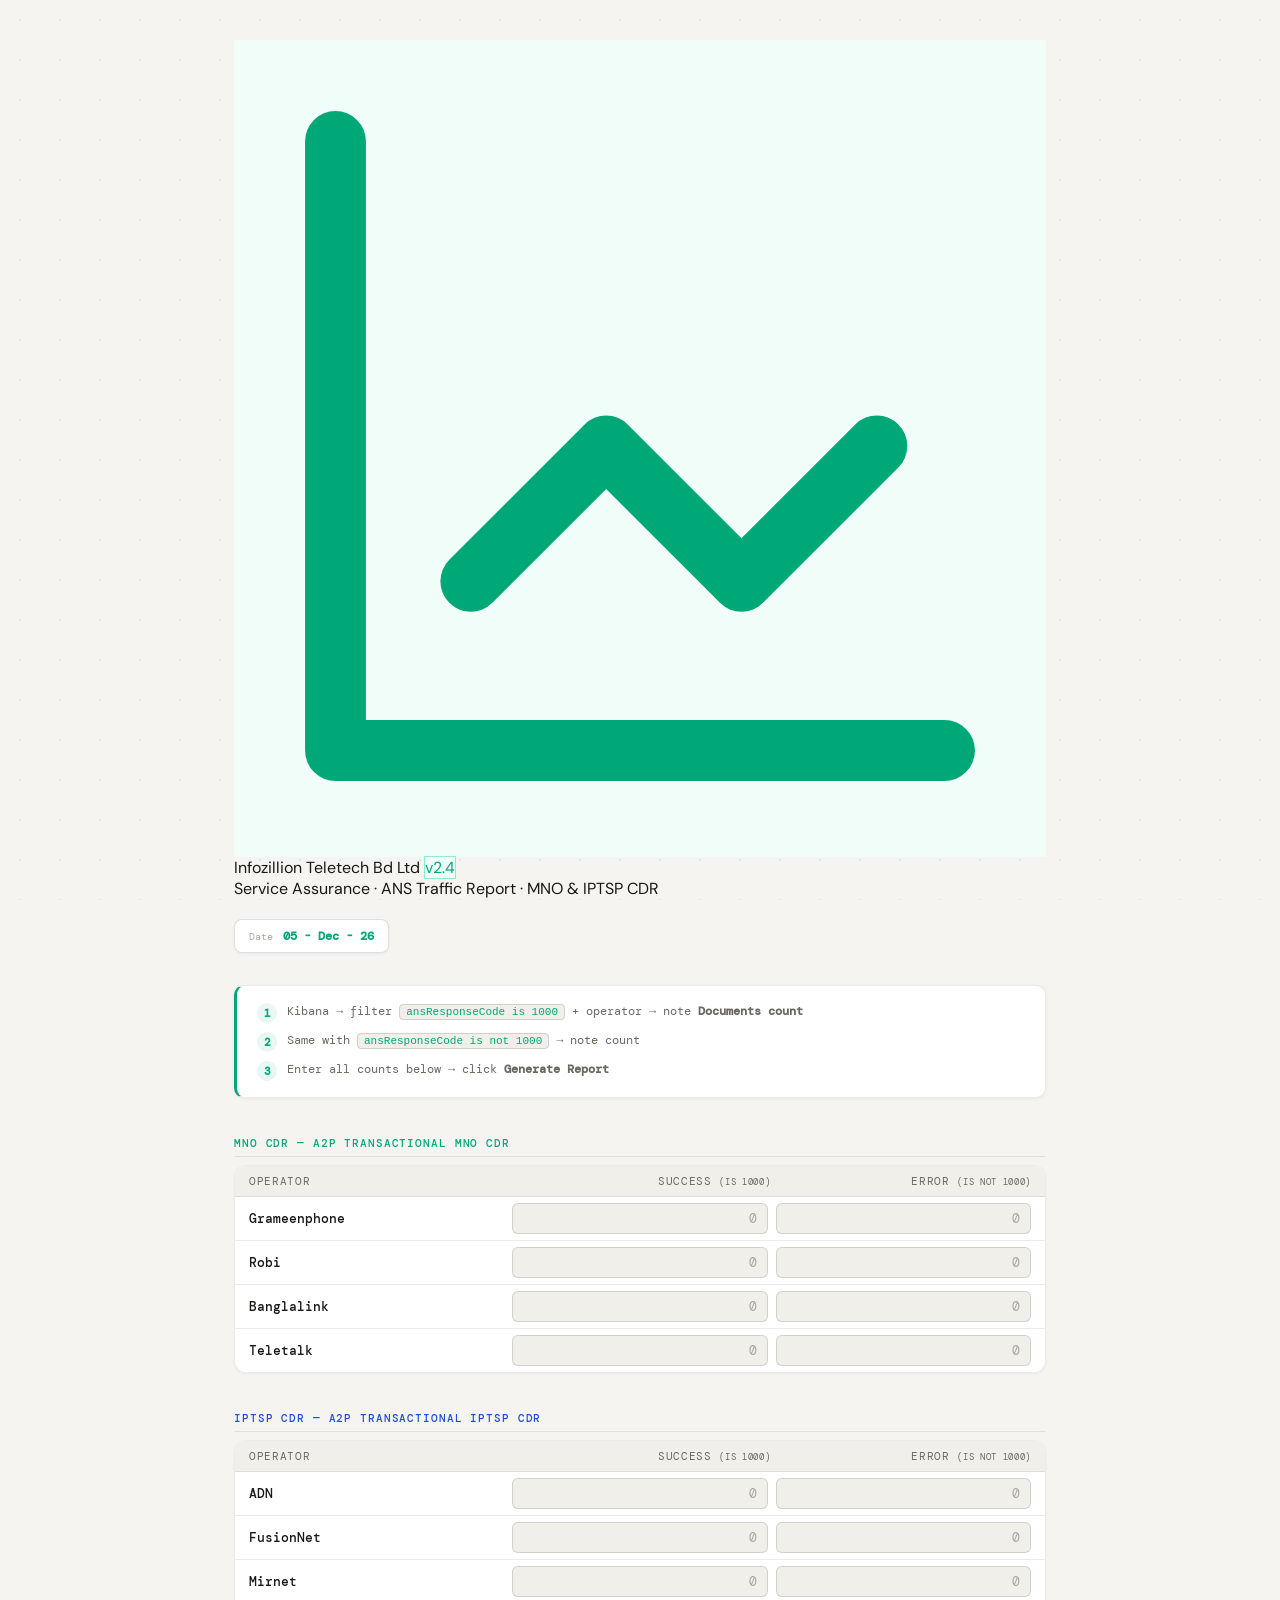
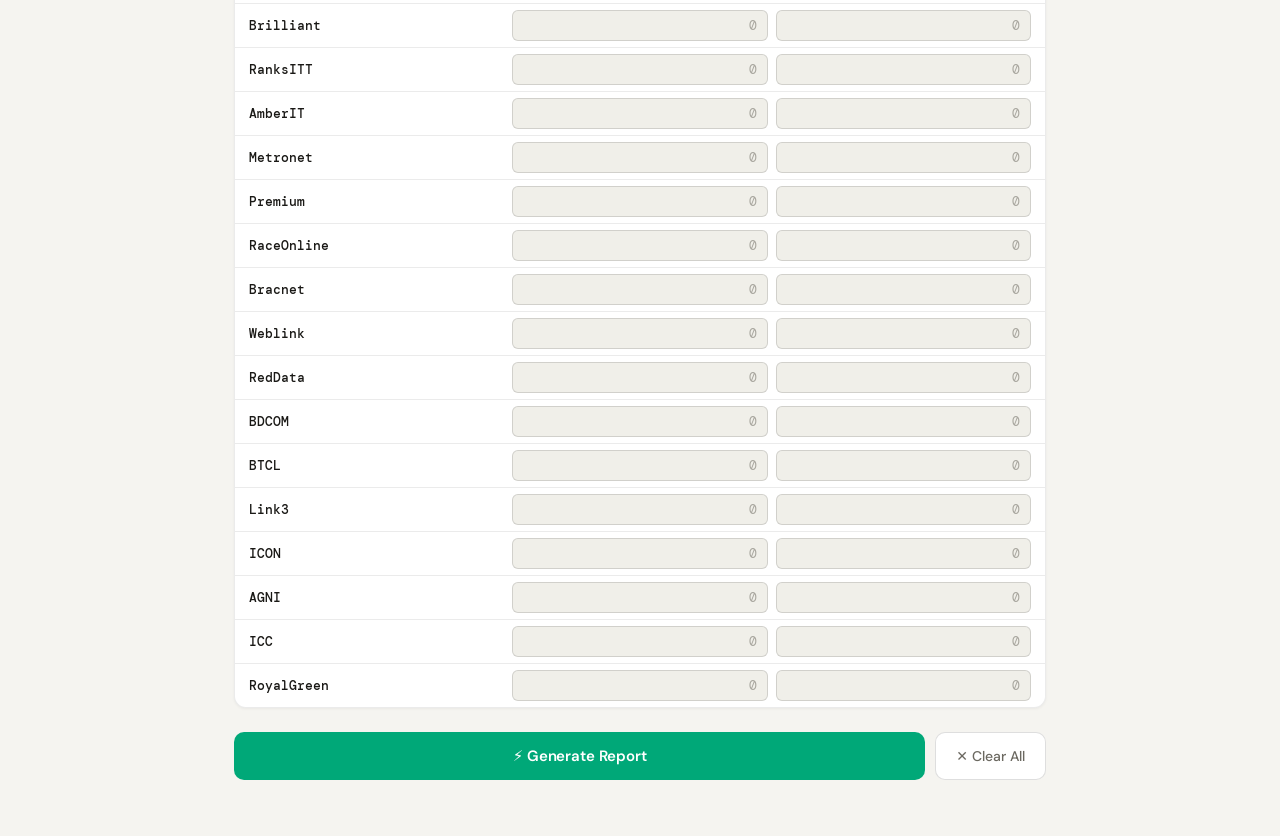
==== commit 427eecf3: "Add files via upload" ====
--- a/ans_traffic/index.html
+++ b/ans_traffic/index.html
@@ -185,6 +185,11 @@
       <input type="number" class="count-input success-input" placeholder="0" min="0" />
       <input type="number" class="count-input error-input" placeholder="0" min="0" />
     </div>
+    <div class="input-row" data-op="RoyalGreen" data-type="IPTSP">
+      <span class="op-name">RoyalGreen</span>
+      <input type="number" class="count-input success-input" placeholder="0" min="0" />
+      <input type="number" class="count-input error-input" placeholder="0" min="0" />
+    </div>
   </div>
 
   <div class="process-wrap">
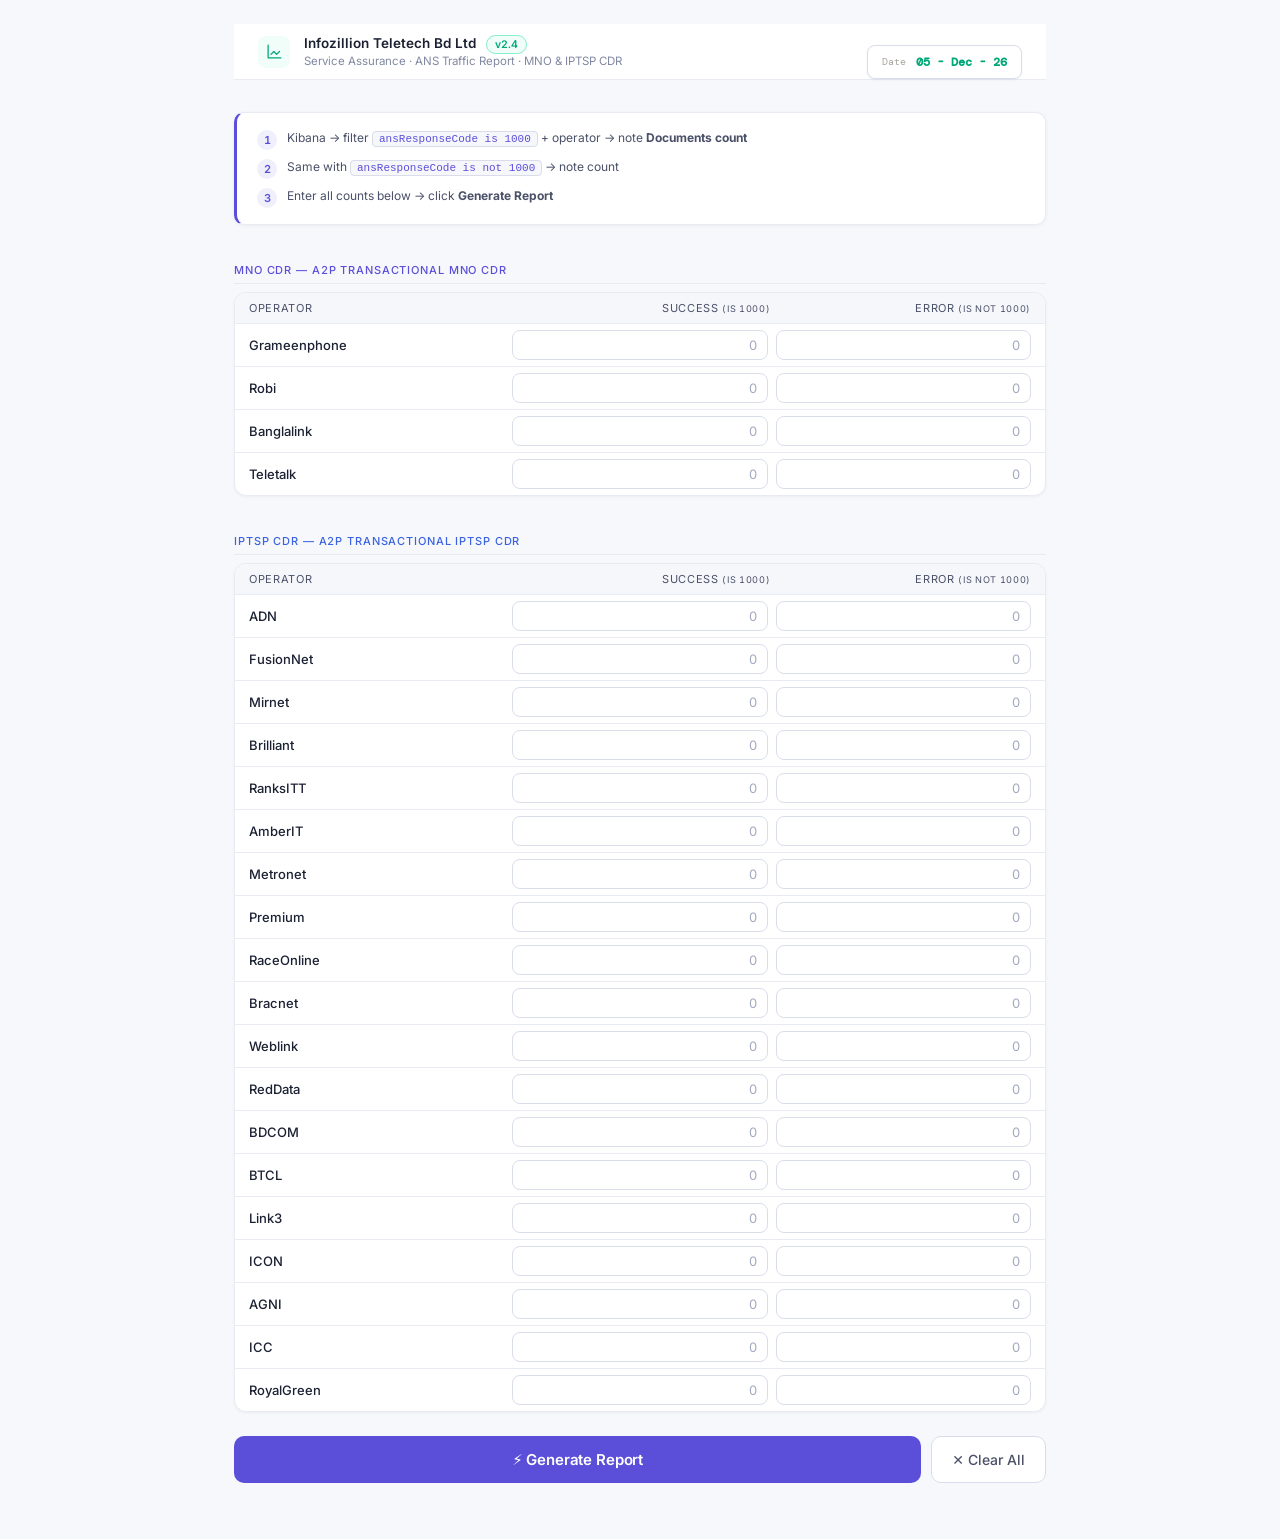
==== commit 1e3ea5a4: "Add files via upload" ====
--- a/ans_traffic/index.html
+++ b/ans_traffic/index.html
@@ -1,5 +1,5 @@
 <!DOCTYPE html>
-<html lang="en">
+<html lang="en" class="hub-theme tool-ans">
 <head>
   <meta charset="UTF-8" />
   <meta name="viewport" content="width=device-width, initial-scale=1.0" />
@@ -31,6 +31,11 @@
 .in-hub .tab-nav{ top:0!important; }
 .in-hub{ --topbar:0px!important; }
 </style>
+<link rel="preconnect" href="https://fonts.googleapis.com">
+<link rel="preconnect" href="https://fonts.gstatic.com" crossorigin>
+<link href="https://fonts.googleapis.com/css2?family=Inter:wght@400;500;600;700&display=swap" rel="stylesheet">
+<link rel="icon" type="image/png" href="../assets/favicon.png">
+<link rel="stylesheet" href="../assets/theme.css">
 </head>
 <body>
 <div class="app">
--- a/ans_traffic/style.css
+++ b/ans_traffic/style.css
@@ -5,9 +5,9 @@
   --surface2:    #F0EFE9;
   --border:      rgba(0,0,0,0.08);
   --border2:     rgba(0,0,0,0.13);
-  --accent:      #00A878;
+  --accent:      #5B4FD9;
   --accent2:     #1D4ED8;
-  --accent-dim:  rgba(0,168,120,0.09);
+  --accent-dim:  rgba(91,79,217,0.09);
   --accent2-dim: rgba(29,78,216,0.09);
   --err:         #DC2626;
   --err-dim:     rgba(220,38,38,0.08);
@@ -30,7 +30,7 @@
   content: '';
   position: fixed;
   inset: 0;
-  background-image: radial-gradient(circle, rgba(0,168,120,0.12) 1px, transparent 1px);
+  background-image: radial-gradient(circle, rgba(91,79,217,0.12) 1px, transparent 1px);
   background-size: 40px 40px;
   pointer-events: none;
   z-index: 0;
@@ -51,7 +51,7 @@
   font-size: 11px;
   color: var(--accent);
   background: var(--accent-dim);
-  border: 1px solid rgba(0,168,120,0.25);
+  border: 1px solid rgba(91,79,217,0.25);
   border-radius: 4px;
   padding: 4px 10px;
   margin-bottom: 1rem;
@@ -123,11 +123,11 @@
 .op-name { font-family: var(--mono); font-size: 13px; font-weight: 500; color: var(--text); }
 .count-input { background: var(--surface2); border: 1px solid var(--border2); border-radius: 6px; padding: 6px 10px; font-family: var(--mono); font-size: 13px; color: var(--text); text-align: right; width: 100%; transition: border-color 0.2s; -moz-appearance: textfield; }
 .count-input::-webkit-outer-spin-button, .count-input::-webkit-inner-spin-button { -webkit-appearance: none; }
-.count-input:focus { outline: none; border-color: var(--accent); box-shadow: 0 0 0 3px rgba(0,168,120,0.1); }
+.count-input:focus { outline: none; border-color: var(--accent); box-shadow: 0 0 0 3px rgba(91,79,217,0.1); }
 .count-input::placeholder { color: var(--text3); }
 .process-wrap { display: flex; gap: 10px; margin: 1.5rem 0 2rem; }
 .process-btn { flex: 1; padding: 14px 24px; background: var(--accent); color: #fff; border: none; border-radius: 10px; font-family: var(--sans); font-size: 15px; font-weight: 600; cursor: pointer; transition: all 0.2s; letter-spacing: -0.01em; }
-.process-btn:hover { background: #009A6E; transform: translateY(-1px); box-shadow: 0 4px 12px rgba(0,168,120,0.25); }
+.process-btn:hover { background: #4C41C2; transform: translateY(-1px); box-shadow: 0 4px 12px rgba(91,79,217,0.25); }
 .process-btn:active { transform: translateY(0); }
 .clear-btn { padding: 14px 20px; background: var(--surface); border: 1px solid var(--border2); border-radius: 10px; color: var(--text2); font-family: var(--sans); font-size: 14px; font-weight: 500; cursor: pointer; transition: all 0.2s; }
 .clear-btn:hover { background: var(--surface2); color: var(--text); }
@@ -166,9 +166,9 @@
 .action-row { display: flex; gap: 10px; flex-wrap: wrap; }
 .btn-action { flex: 1; min-width: 160px; padding: 12px 20px; background: var(--surface); border: 1px solid var(--border2); border-radius: 10px; color: var(--text); font-family: var(--sans); font-size: 14px; font-weight: 500; cursor: pointer; transition: all 0.2s; }
 .btn-action:hover { background: var(--surface2); border-color: rgba(0,0,0,0.18); }
-.btn-action.primary { background: var(--accent-dim); border-color: rgba(0,168,120,0.3); color: var(--accent); }
-.btn-action.primary:hover { background: rgba(0,168,120,0.15); }
-.toast { position: fixed; bottom: 2rem; left: 50%; transform: translateX(-50%) translateY(20px); background: var(--text); border: 1px solid rgba(0,168,120,0.3); color: #fff; font-family: var(--mono); font-size: 13px; padding: 10px 20px; border-radius: 8px; opacity: 0; transition: all 0.3s; pointer-events: none; z-index: 100; white-space: nowrap; box-shadow: 0 4px 16px rgba(0,0,0,0.15); }
+.btn-action.primary { background: var(--accent-dim); border-color: rgba(91,79,217,0.3); color: var(--accent); }
+.btn-action.primary:hover { background: rgba(91,79,217,0.15); }
+.toast { position: fixed; bottom: 2rem; left: 50%; transform: translateX(-50%) translateY(20px); background: var(--text); border: 1px solid rgba(91,79,217,0.3); color: #fff; font-family: var(--mono); font-size: 13px; padding: 10px 20px; border-radius: 8px; opacity: 0; transition: all 0.3s; pointer-events: none; z-index: 100; white-space: nowrap; box-shadow: 0 4px 16px rgba(0,0,0,0.15); }
 .toast.show { opacity: 1; transform: translateX(-50%) translateY(0); }
 footer { margin-top: 3rem; padding-top: 1.5rem; border-top: 1px solid var(--border); display: flex; align-items: center; justify-content: space-between; flex-wrap: wrap; gap: 10px; }
 .footer-brand { font-family: var(--mono); font-size: 12px; color: var(--text3); }
@@ -182,7 +182,7 @@
 .tuh-left{display:flex;flex-direction:column;gap:3px}
 .tuh-tag{font-family:var(--mono);font-size:10px;letter-spacing:0.1em;text-transform:uppercase;color:var(--accent);opacity:0.9}
 .tuh-title{font-size:16px;font-weight:600;color:var(--text);letter-spacing:-0.02em;line-height:1.2}
-.tuh-badge{font-family:var(--mono);font-size:10px;font-weight:500;padding:2px 8px;border-radius:20px;border:1px solid var(--accent-bdr,#86EFCD);background:var(--accent-dim,rgba(0,168,120,0.09));color:var(--accent);vertical-align:middle;margin-left:6px}
+.tuh-badge{font-family:var(--mono);font-size:10px;font-weight:500;padding:2px 8px;border-radius:20px;border:1px solid var(--accent-bdr,#86EFCD);background:var(--accent-dim,rgba(91,79,217,0.09));color:var(--accent);vertical-align:middle;margin-left:6px}
 .tuh-sub{font-size:12px;color:var(--text2);font-family:var(--mono);line-height:1.5;margin-top:1px}
 .tuh-right{display:flex;align-items:center;gap:12px;flex-shrink:0}
 
--- a/assets/theme.css
+++ b/assets/theme.css
@@ -0,0 +1,104 @@
+/* ═══════════════════════════════════════════════════════════════
+   OpsHub shared tool theme — v5.0.0
+   Every tool page matches the hub Dashboard: Inter, indigo accent,
+   white rounded cards, soft borders, 8px inputs and buttons.
+   Report cards / screenshots that get exported or shared are pinned
+   to their original look so the outputs do not change.
+   ═══════════════════════════════════════════════════════════════ */
+html.hub-theme{
+  --hub-font:'Inter',system-ui,-apple-system,'Segoe UI',Roboto,'Helvetica Neue',Arial,sans-serif;
+  --hub-mono:ui-monospace,SFMono-Regular,Menlo,Consolas,'Liberation Mono',monospace;
+  --hub-shadow:0 1px 2px rgba(20,28,60,.04),0 2px 8px rgba(20,28,60,.04);
+  --hub-shadow-md:0 4px 14px rgba(20,28,60,.08);
+  --hub-indigo:#5B4FD9; --hub-indigo-dark:#4C41C2; --hub-indigo-soft:#EEEDFE; --hub-indigo-bdr:#C9C4F5;
+}
+html.hub-theme body{font-family:var(--hub-font)!important;background:#F7F8FC;color:#1B2133;-webkit-font-smoothing:antialiased;font-variant-numeric:tabular-nums}
+html.hub-theme input,html.hub-theme select,html.hub-theme textarea,html.hub-theme button{font-family:var(--hub-font)}
+html.hub-theme input:not([type=checkbox]):not([type=radio]):not([type=file]):not([type=hidden]):not([type=range]):not([type=button]):not([type=submit]),
+html.hub-theme select,html.hub-theme textarea{
+  background:#fff;color:#1B2133;border:1px solid #D9DDEA;border-radius:8px;
+  transition:border-color .12s,box-shadow .12s}
+html.hub-theme input:not([type=checkbox]):not([type=radio]):not([type=file]):not([type=hidden]):not([type=range]):not([type=button]):not([type=submit]):focus,
+html.hub-theme select:focus,html.hub-theme textarea:focus{border-color:#B9C3F5;box-shadow:0 0 0 3px rgba(91,79,217,.10);outline:none}
+html.hub-theme input::placeholder,html.hub-theme textarea::placeholder{color:#A3AABF}
+html.hub-theme ::selection{background:#DCD9FB}
+html.hub-theme pre,html.hub-theme code,html.hub-theme samp,html.hub-theme textarea#raw,html.hub-theme textarea#inputArea,html.hub-theme .output-box{font-family:var(--hub-mono)}
+html.hub-theme .card{background:#fff;border:1px solid #E8EBF3;border-radius:14px;box-shadow:var(--hub-shadow)}
+html.hub-theme .btn{font-family:var(--hub-font);font-weight:500;font-size:12.5px;border-radius:8px;letter-spacing:0}
+
+
+/* ── daily_report ── */
+html.hub-theme.tool-daily{--bg:#F7F8FC;--surface:#FFFFFF;--surface-2:#F6F7FB;--border:#E8EBF3;--border-strong:#D9DDEA;--text-primary:#1B2133;--text-secondary:#4A5168;--text-tertiary:#8089A1;--accent:#5B4FD9;--accent-light:#4C41C2;--ok:#15803D;--ok-bg:#E7F6EC;--warn:#B45309;--warn-bg:#FEF3DC;--danger:#DC2626;--font-sans:var(--hub-font);--font-mono:var(--hub-font);--font-display:var(--hub-font);--shadow-sm:var(--hub-shadow);--shadow-md:var(--hub-shadow-md)}
+
+html.tool-daily .section-head h2{font-family:var(--hub-font)!important;font-size:1.4rem;font-weight:700;letter-spacing:-.02em;color:#1B2133}
+html.tool-daily .section-head h2 em{font-style:normal;color:var(--hub-indigo)}
+html.tool-daily .section-badge{font-family:var(--hub-font);background:#EEEDFE;color:#5B4FD9;border:0;border-radius:20px;font-weight:600}
+html.tool-daily .tab-nav{background:#fff;border-bottom:1px solid #E8EBF3}
+html.tool-daily .tab-btn{font-family:var(--hub-font);font-size:12.5px;font-weight:500;text-transform:none;letter-spacing:0;color:#4A5168}
+html.tool-daily .tab-btn:hover{color:#1B2133}
+html.tool-daily .tab-btn.active{color:#5B4FD9;border-bottom-color:#5B4FD9}
+html.tool-daily .card-header{background:#fff;border-bottom:1px solid #F1F3F8}
+html.tool-daily .card-title{font-family:var(--hub-font);font-size:13px;font-weight:600;letter-spacing:0;text-transform:none;color:#1B2133}
+html.tool-daily .seg-control{background:#F1F3F9;border:1px solid #E8EBF3;border-radius:10px}
+html.tool-daily .seg-btn{font-family:var(--hub-font);font-weight:500;border-radius:8px}
+html.tool-daily .seg-btn.seg-btn--active{background:#fff;color:#5B4FD9;box-shadow:var(--hub-shadow)}
+
+
+/* ── morning_shift ── */
+html.hub-theme.tool-morning{--bg:#F7F8FC;--surface:#FFFFFF;--surface-2:#F6F7FB;--border:#E8EBF3;--border-strong:#D9DDEA;--text:#1B2133;--text-2:#4A5168;--text-3:#8089A1;--accent:#5B4FD9;--green:#15803D;--green-bg:#E7F6EC;--red:#DC2626;--red-bg:#FEECEC;--blue:#3B63E0;--blue-bg:#EAF0FE;--font-sans:var(--hub-font);--font-mono:var(--hub-font);--font-display:var(--hub-font);--shadow-sm:var(--hub-shadow);--shadow:var(--hub-shadow)}
+
+
+/* ── mnp_status ── */
+html.hub-theme.tool-mnp{--bg:#F7F8FC;--surface:#FFFFFF;--surface2:#F6F7FB;--surface3:#EEF0F7;--border:#E8EBF3;--border-md:#D9DDEA;--t1:#1B2133;--t2:#4A5168;--t3:#8089A1;--blue:#5B4FD9;--blue-lt:#EEEDFE;--blue-bdr:#C9C4F5;--blue-dark:#4C41C2;--warn:#B45309;--warn-lt:#FEF3DC;--crit:#DC2626;--crit-lt:#FEECEC;--sh:var(--hub-shadow);--sh-sm:var(--hub-shadow);--sh-lg:var(--hub-shadow-md);--font:var(--hub-font);--mono:var(--hub-font)}
+
+
+/* ── cp_mno_json ── */
+html.hub-theme.tool-cp{--bg:#F7F8FC;--surface:#FFFFFF;--surface-2:#F6F7FB;--border:#E8EBF3;--border-md:#D9DDEA;--text:#1B2133;--text-2:#4A5168;--text-3:#8089A1;--accent:#5B4FD9;--accent-2:#4C41C2;--accent-bg:#EEEDFE;--accent-bdr:#C9C4F5;--accent-dim:rgba(91,79,217,.09);--ok:#15803D;--ok-bg:#E7F6EC;--err:#DC2626;--err-bg:#FEECEC;--font:var(--hub-font);--serif:var(--hub-font);--mono:var(--hub-font);--sh:var(--hub-shadow)}
+
+html.tool-cp body::before{display:none!important}
+html.tool-cp .card::before{display:none!important}
+html.tool-cp .btn-primary:hover{box-shadow:0 3px 10px rgba(91,79,217,.28)}
+
+
+/* ── ip_whitelist ── */
+html.hub-theme.tool-ip{--bg:#F7F8FC;--card:#FFFFFF;--ink:#1B2133;--ink-soft:#4A5168;--line:#E8EBF3;--accent:#5B4FD9;--accent-soft:#EEEDFE;--danger:#DC2626;--danger-soft:#FEECEC;--shadow:var(--hub-shadow)}
+
+
+/* ── support_resolver ── */
+html.hub-theme.tool-support{--bg:#F7F8FC;--panel:#FFFFFF;--panel-2:#F6F7FB;--line:#E8EBF3;--text:#1B2133;--muted:#8089A1;--accent:#5B4FD9;--accent-dim:#C9C4F5;--warn:#B45309;--err:#DC2626;--mono:var(--hub-font);--sans:var(--hub-font)}
+
+html.tool-support body{background:#F7F8FC!important}
+
+
+/* ── ans_traffic ── */
+html.hub-theme.tool-ans{--bg:#F7F8FC;--surface:#FFFFFF;--surface2:#F6F7FB;--border:#E8EBF3;--border2:#D9DDEA;--accent:#5B4FD9;--accent2:#3B63E0;--accent-dim:rgba(91,79,217,.09);--accent2-dim:rgba(59,99,224,.09);--err:#DC2626;--err-dim:#FEECEC;--text:#1B2133;--text2:#4A5168;--text3:#8089A1;--mono:var(--hub-font);--sans:var(--hub-font)}
+
+html.tool-ans body::before{display:none!important}
+html.tool-ans .process-btn:hover{background:#4C41C2;box-shadow:0 4px 12px rgba(91,79,217,.25)}
+html.tool-ans .count-input:focus{border-color:#B9C3F5;box-shadow:0 0 0 3px rgba(91,79,217,.10)}
+html.tool-ans .td-success,html.tool-ans .stat-value.success{color:#15803D}
+
+
+/* exported output stays exactly as before */
+html.tool-daily .screenshot-card,html.tool-daily .delay-report-card{--bg:#F5F4F0;--surface:#FFFFFF;--surface-2:#F0EFE9;--border:#E2E0D8;--border-strong:#C8C6BC;--text-primary:#1A1916;--text-secondary:#6B6860;--text-tertiary:#A8A69E;--accent:#1A1916;--accent-light:#2E2C28;--ok:#1A6B3C;--ok-bg:#EBF7F1;--warn:#B84E1A;--warn-bg:#FDF0E8;--danger:#C0392B;--font-sans:'DM Sans', sans-serif;--font-mono:'DM Mono', monospace;--font-display:'Instrument Serif', serif;--shadow-sm:0 1px 3px rgba(26,25,22,.06), 0 1px 2px rgba(26,25,22,.04);--shadow-md:0 4px 12px rgba(26,25,22,.08), 0 1px 4px rgba(26,25,22,.06);font-family:var(--font-sans)}
+
+/* exported output stays exactly as before */
+html.tool-ip #captureArea{--bg:#F5F4F0;--card:#FFFFFF;--ink:#1E1C19;--ink-soft:#6B665F;--line:#E4E0D8;--accent:#2F5D50;--accent-soft:#E6EEEA;--danger:#B5473A;--danger-soft:#FBEAE6;--shadow:0 1px 2px rgba(30,28,25,0.04), 0 8px 24px rgba(30,28,25,0.06);font-family:'DM Sans', sans-serif}
+
+/* ── standalone tool header (hidden automatically when the tool runs inside the hub) ── */
+html.hub-theme .unified-header{display:flex;align-items:center;gap:14px;background:#fff;padding:0 24px;height:56px;border-bottom:1px solid #E8EBF3;box-shadow:none}
+html.hub-theme .unified-header .uh-icon{width:32px;height:32px;border-radius:8px;display:flex;align-items:center;justify-content:center;flex-shrink:0}
+html.hub-theme .unified-header .uh-icon svg{width:17px;height:17px}
+html.hub-theme .unified-header .uh-info{flex:1;min-width:0}
+html.hub-theme .unified-header .uh-title{font-family:var(--hub-font);font-size:13.5px;font-weight:600;color:#1B2133;line-height:1.3}
+html.hub-theme .unified-header .uh-sub{font-family:var(--hub-font);font-size:11.5px;color:#8089A1;margin-top:1px}
+html.hub-theme .unified-header .uh-badge{font-family:var(--hub-font);font-size:10.5px;font-weight:600;padding:2px 8px;border-radius:20px;margin-left:6px}
+html.hub-theme .unified-header .uh-actions{display:flex;align-items:center;gap:8px;margin-left:auto}
+html.hub-theme .unified-header .uh-btn{display:flex;align-items:center;gap:6px;height:32px;padding:0 14px;background:#fff;border:1px solid #D9DDEA;border-radius:8px;font-family:var(--hub-font);font-size:12.5px;font-weight:500;color:#1B2133;cursor:pointer}
+html.hub-theme .unified-header .uh-btn:hover{background:#F4F6FB}
+
+/* ── final per-tool touches ── */
+html.tool-morning .report-meta-title{font-weight:700;letter-spacing:-.02em}
+html.tool-morning .sec-title{font-weight:600}
+html.tool-mnp .btn-primary:hover{box-shadow:0 4px 14px rgba(91,79,217,.3)}
+html.tool-support .btn-ai{background:linear-gradient(135deg,#5B4FD9,#7C6BF0)!important;color:#fff}
